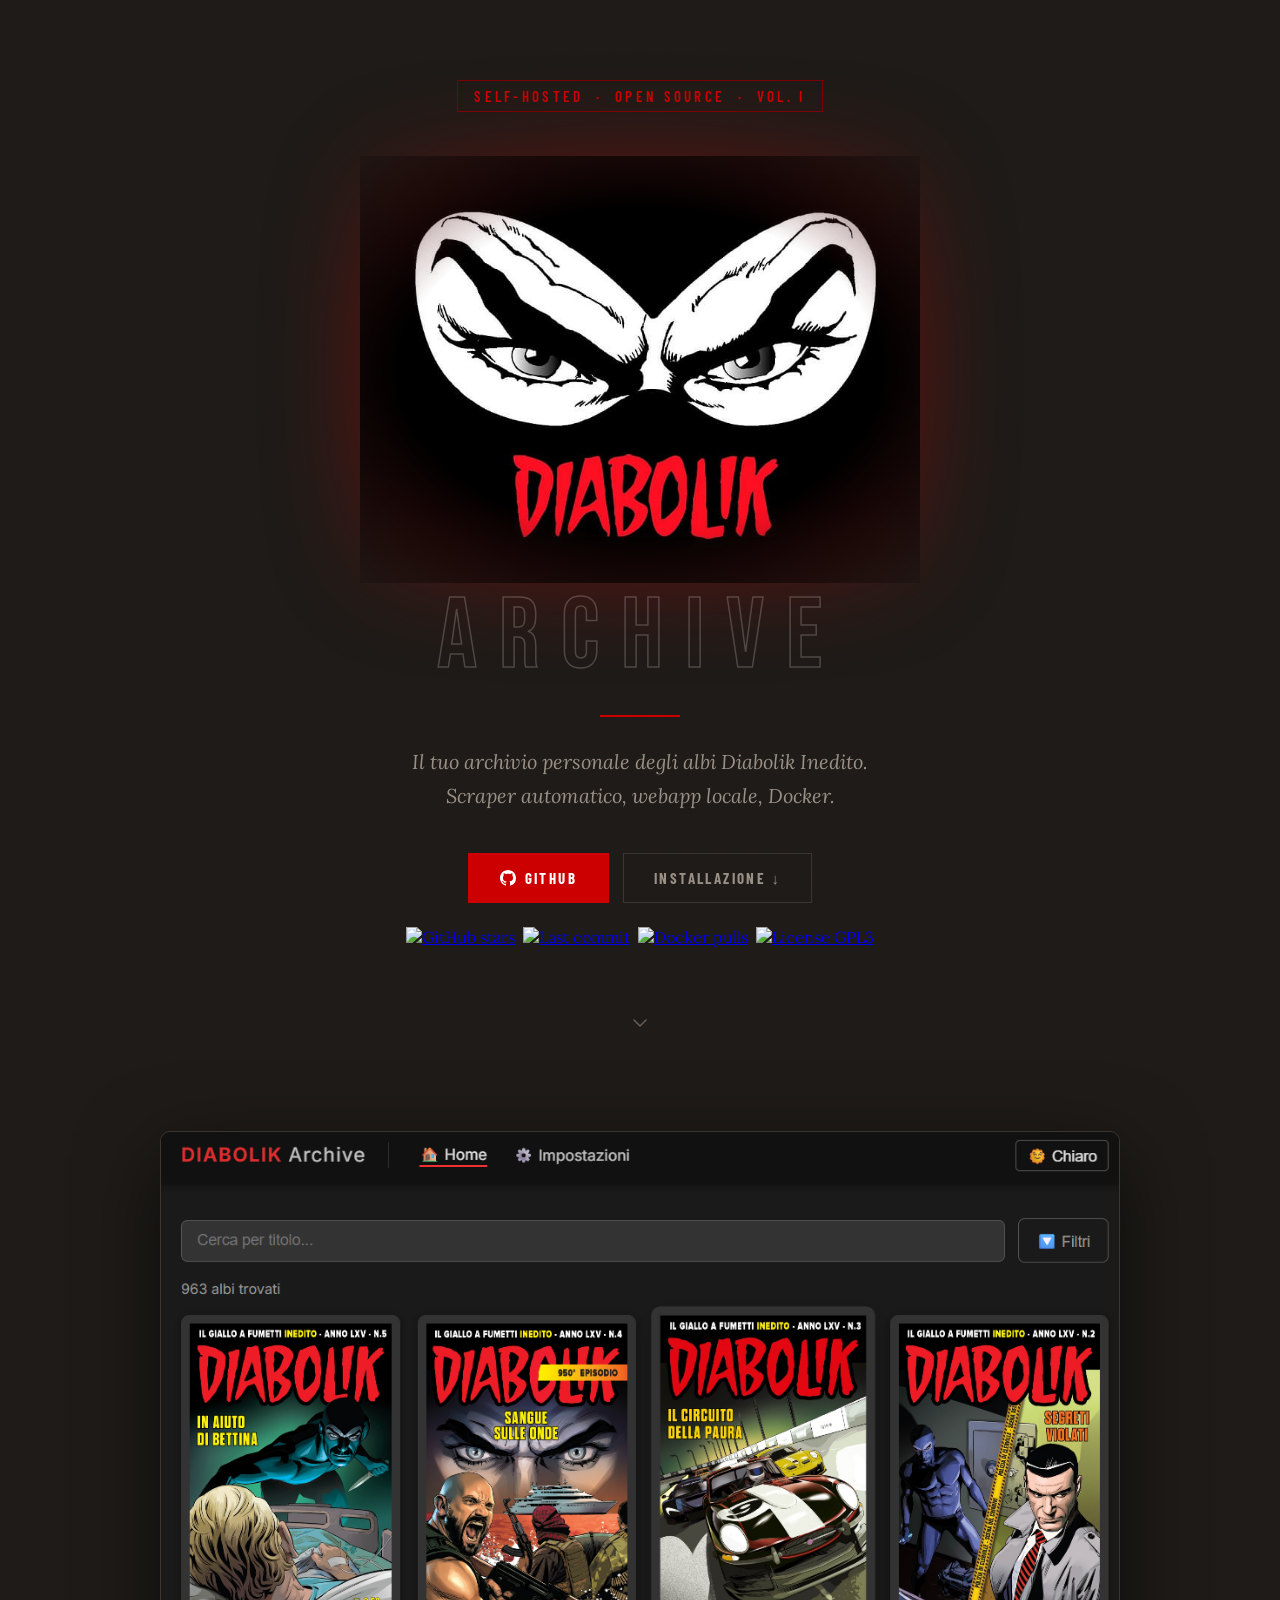
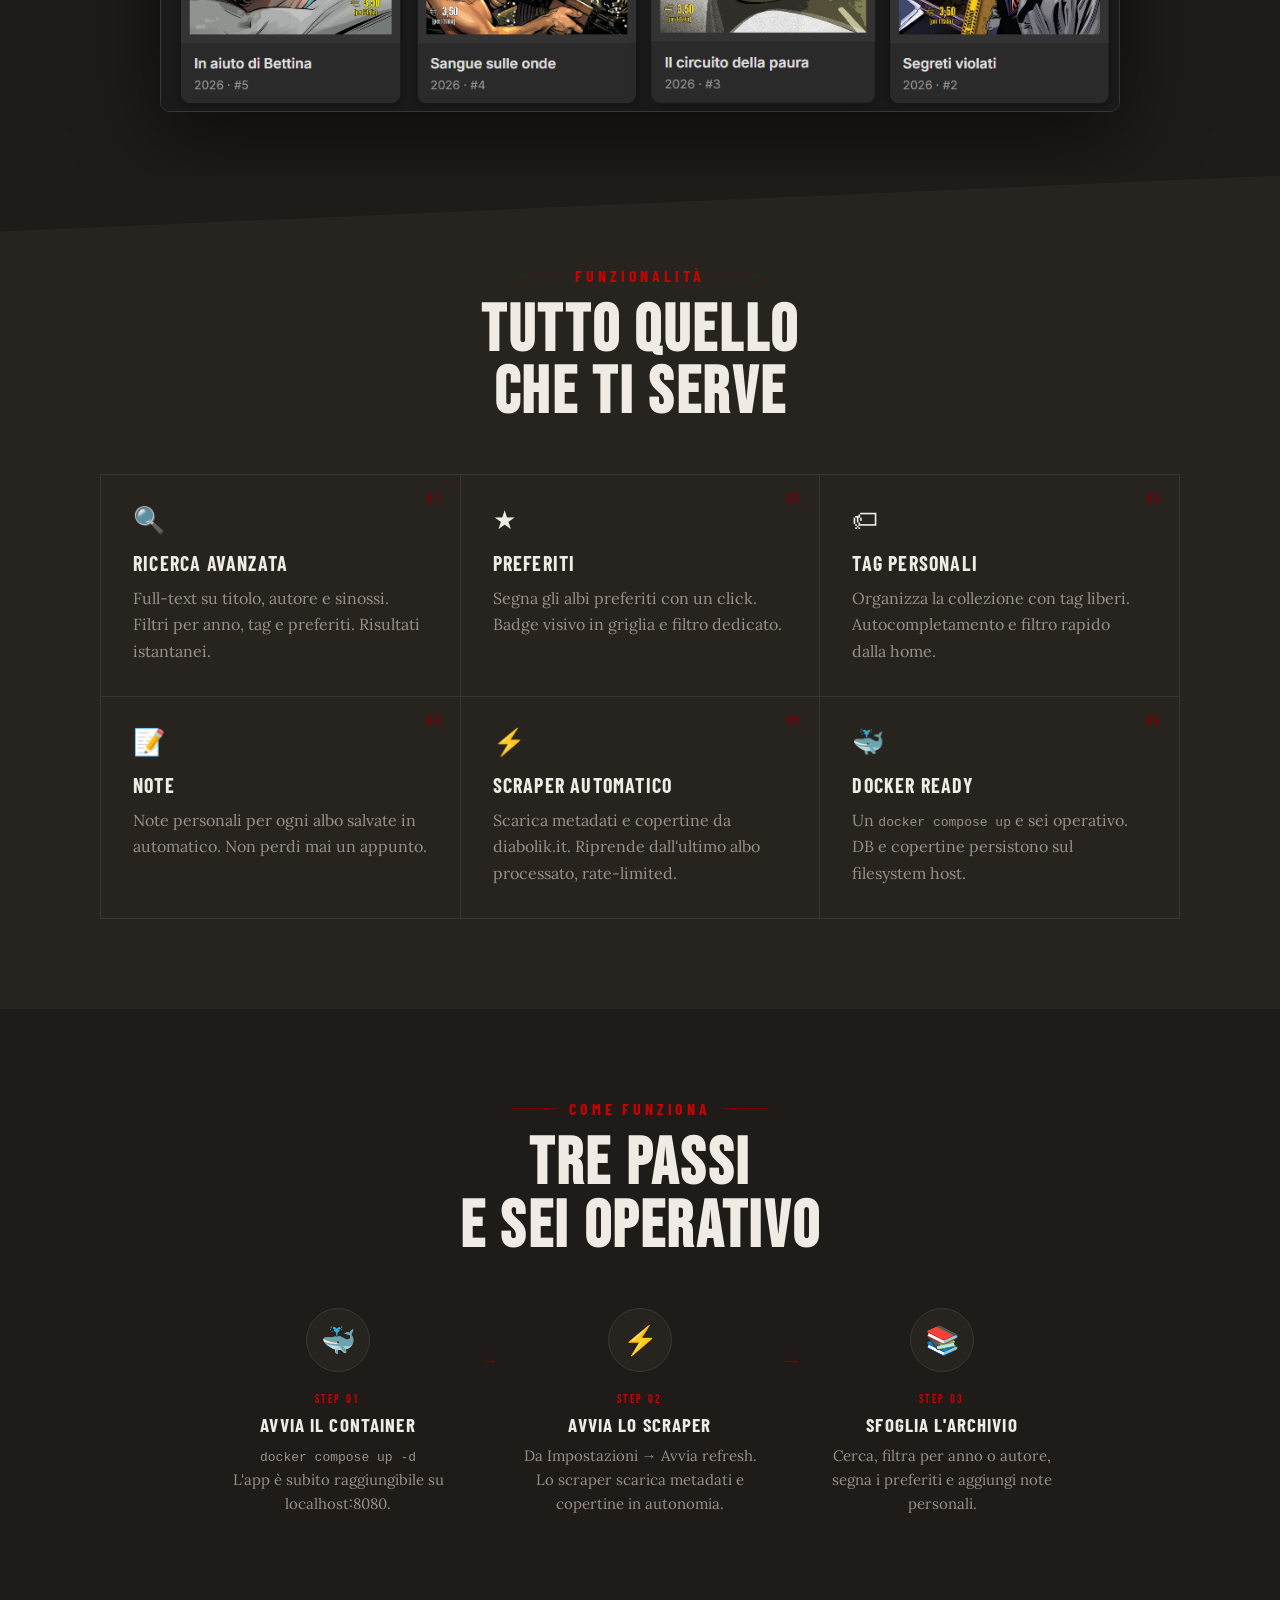
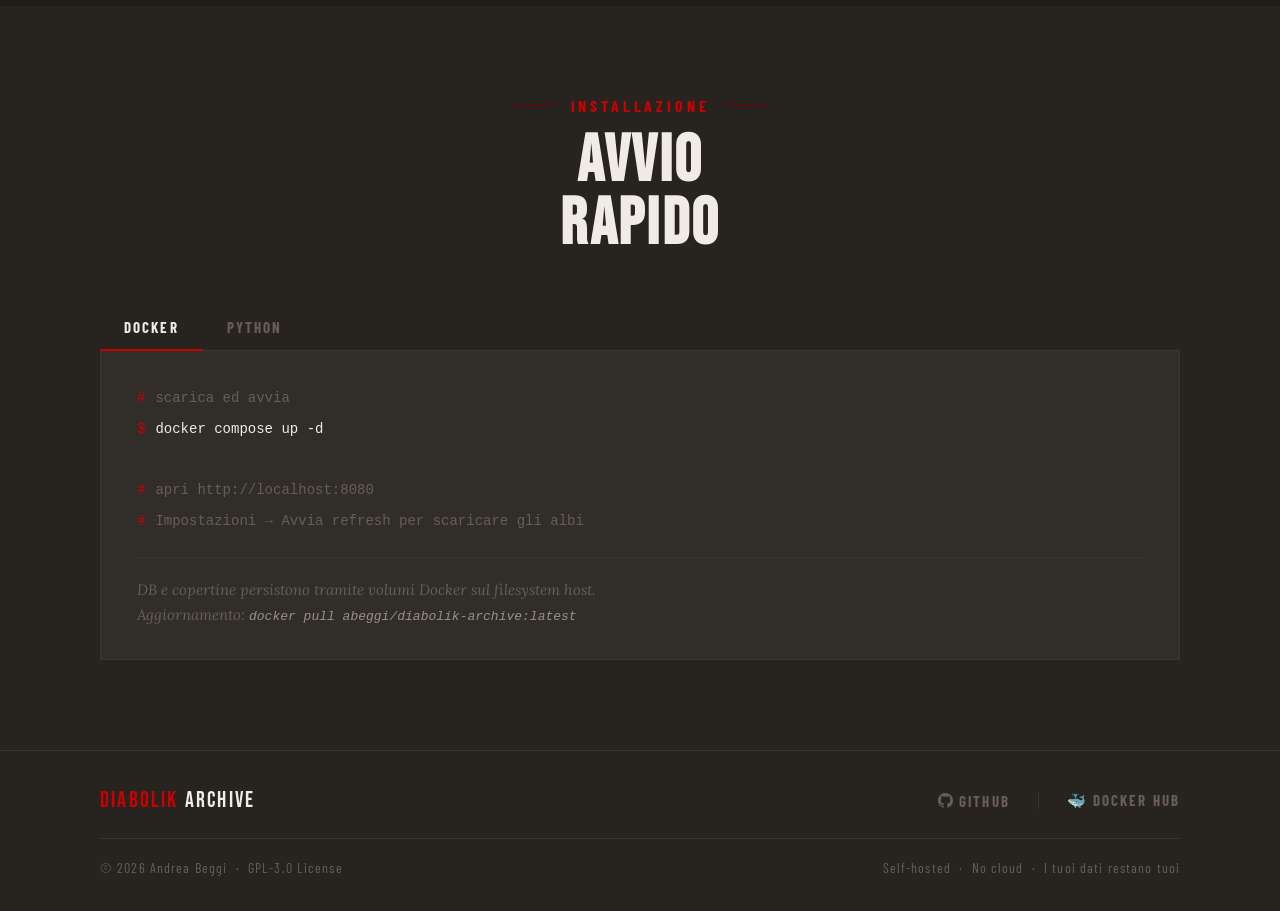
==== docs/index.html @ 90b08ef4 "Landing page: replace mockup placeholder with real webapp screenshot Co-Authored-By: Claude Sonnet 4" ====
<!DOCTYPE html>
<html lang="it">
<head>
    <meta charset="UTF-8">
    <meta name="viewport" content="width=device-width, initial-scale=1.0">
    <title>Diabolik Archive — Archivio personale degli albi Diabolik Inedito</title>
    <meta name="description" content="Archivio personale self-hosted degli albi Diabolik Inedito. Scraper automatico, ricerca avanzata, tag, preferiti e supporto Docker. Open source, gira sul tuo server.">
    <link rel="canonical" href="https://abeggi.github.io/diabolik/">

    <!-- Open Graph -->
    <meta property="og:type"        content="website">
    <meta property="og:url"         content="https://abeggi.github.io/diabolik/">
    <meta property="og:title"       content="Diabolik Archive — Archivio personale degli albi">
    <meta property="og:description" content="Archivio self-hosted degli albi Diabolik Inedito. Scraper automatico, webapp locale, Docker.">
    <meta property="og:image"       content="https://abeggi.github.io/diabolik/diabolik-title.jpg">

    <!-- Twitter -->
    <meta name="twitter:card"        content="summary_large_image">
    <meta name="twitter:title"       content="Diabolik Archive">
    <meta name="twitter:description" content="Archivio self-hosted degli albi Diabolik Inedito. Scraper automatico, webapp locale, Docker.">
    <meta name="twitter:image"       content="https://abeggi.github.io/diabolik/diabolik-title.jpg">

    <link rel="preconnect" href="https://fonts.googleapis.com">
    <link rel="preconnect" href="https://fonts.gstatic.com" crossorigin>
    <link href="https://fonts.googleapis.com/css2?family=Bebas+Neue&family=Barlow+Condensed:wght@400;500;600;700&family=Lora:ital,wght@0,400;0,600;1,400&display=swap" rel="stylesheet">
    <style>
        :root {
            --bg:       #1e1b18;
            --surface:  #272420;
            --surface2: #312d29;
            --red:      #cc0000;
            --red-dim:  #7a0006;
            --text:     #f0ebe4;
            --mid:      #9a9086;
            --dim:      #685e56;
            --border:   #3c3630;
        }

        *, *::before, *::after { box-sizing: border-box; margin: 0; padding: 0; }
        html { scroll-behavior: smooth; }

        body {
            background: var(--bg);
            color: var(--text);
            font-family: 'Lora', Georgia, serif;
            overflow-x: hidden;
            -webkit-font-smoothing: antialiased;
        }

        /* ── HERO ─────────────────────────────── */

        .hero {
            min-height: 100vh;
            display: flex;
            flex-direction: column;
            align-items: center;
            justify-content: center;
            text-align: center;
            position: relative;
            overflow: hidden;
            padding: 80px 40px 120px;
        }

        .hero::before {
            content: '';
            position: absolute;
            inset: 0;
            background-image: radial-gradient(circle, rgba(204,0,0,.08) 1px, transparent 1px);
            background-size: 32px 32px;
            pointer-events: none;
        }

        .hero-inner {
            display: flex;
            flex-direction: column;
            align-items: center;
            max-width: 820px;
            width: 100%;
            position: relative;
            z-index: 1;
        }

        .hero-eyebrow {
            font-family: 'Barlow Condensed', sans-serif;
            font-size: 15px;
            font-weight: 600;
            letter-spacing: .22em;
            text-transform: uppercase;
            color: var(--red);
            border: 1px solid var(--red-dim);
            padding: 6px 16px;
            margin-bottom: 44px;
            display: inline-block;
        }

        .hero-title-wrap {
            animation: fadeUp .7s ease both;
            filter: drop-shadow(0 0 48px rgba(204,0,0,.4));
        }

        .hero-title-img {
            display: block;
            width: min(560px, 90vw);
            margin: 0 auto;
            -webkit-mask-image: radial-gradient(ellipse 85% 75% at 50% 50%, black 50%, transparent 95%);
            mask-image: radial-gradient(ellipse 85% 75% at 50% 50%, black 50%, transparent 95%);
        }

        @keyframes fadeUp {
            from { opacity: 0; transform: translateY(20px); }
            to   { opacity: 1; transform: translateY(0); }
        }

        .hero-archive {
            font-family: 'Bebas Neue', sans-serif;
            font-size: clamp(48px, 9vw, 100px);
            letter-spacing: .22em;
            line-height: 1;
            color: transparent;
            -webkit-text-stroke: 1.5px rgba(240,235,228,.22);
            margin-top: 4px;
            animation: fadeUp .7s ease .12s both;
        }

        .hero-rule {
            width: 80px;
            height: 2px;
            background: var(--red);
            margin: 28px auto 0;
            transform: scaleX(0);
            transform-origin: center;
            animation: expandRule .8s cubic-bezier(.22,1,.36,1) .3s forwards;
        }

        @keyframes expandRule { to { transform: scaleX(1); } }

        .hero-sub {
            font-family: 'Lora', serif;
            font-style: italic;
            font-size: clamp(16px, 1.8vw, 20px);
            color: var(--mid);
            line-height: 1.7;
            margin-top: 28px;
            max-width: 500px;
            animation: fadeUp .7s ease .22s both;
        }

        .hero-actions {
            display: flex;
            gap: 14px;
            margin-top: 40px;
            flex-wrap: wrap;
            justify-content: center;
            animation: fadeUp .7s ease .32s both;
        }

        .btn {
            font-family: 'Barlow Condensed', sans-serif;
            font-size: 15px;
            font-weight: 700;
            letter-spacing: .16em;
            text-transform: uppercase;
            text-decoration: none;
            padding: 14px 30px;
            display: inline-flex;
            align-items: center;
            gap: 9px;
            transition: transform .15s, background .2s, border-color .2s, color .2s;
        }
        .btn:hover { transform: translateY(-2px); }

        .btn-red   { background: var(--red); color: #fff; border: 2px solid var(--red); }
        .btn-red:hover { background: #e00000; border-color: #e00000; }

        .btn-ghost { background: transparent; color: var(--mid); border: 1px solid var(--border); }
        .btn-ghost:hover { border-color: var(--dim); color: var(--text); }

        /* badges */
        .hero-badges {
            display: flex;
            gap: 8px;
            flex-wrap: wrap;
            justify-content: center;
            margin-top: 24px;
            animation: fadeUp .7s ease .42s both;
        }

        .hero-badges img {
            height: 20px;
            display: block;
        }

        /* scroll chevron */
        .hero-scroll {
            position: absolute;
            bottom: 32px;
            left: 50%;
            transform: translateX(-50%);
            display: flex;
            flex-direction: column;
            align-items: center;
            gap: 6px;
            z-index: 1;
            text-decoration: none;
        }

        .scroll-chevron {
            animation: chevronBounce 2s ease-in-out infinite;
        }

        @keyframes chevronBounce {
            0%, 100% { transform: translateY(0); opacity: .5; }
            50%       { transform: translateY(6px); opacity: 1; }
        }

        /* ── SCREENSHOT MOCKUP ────────────────── */

        .mockup-wrap {
            width: 100%;
            background: var(--bg);
            padding: 64px 40px;
            display: flex;
            justify-content: center;
        }

        /* replace the div below with <img src="screenshot.png" alt="Screenshot webapp"> */
        .mockup {
            width: 100%;
            max-width: 960px;
            aspect-ratio: 16 / 9;
            background: var(--surface);
            border: 1px solid var(--border);
            border-radius: 10px;
            box-shadow: 0 24px 80px rgba(0,0,0,.55), 0 0 0 1px var(--border);
            display: flex;
            flex-direction: column;
            overflow: hidden;
        }

        .mockup-bar {
            height: 36px;
            background: var(--surface2);
            border-bottom: 1px solid var(--border);
            display: flex;
            align-items: center;
            padding: 0 14px;
            gap: 8px;
            flex-shrink: 0;
        }

        .mockup-dot {
            width: 11px;
            height: 11px;
            border-radius: 50%;
            background: var(--border);
        }

        .mockup-url {
            flex: 1;
            height: 20px;
            background: var(--bg);
            border-radius: 4px;
            margin: 0 8px;
        }

        .mockup-body {
            flex: 1;
            display: flex;
            align-items: center;
            justify-content: center;
            flex-direction: column;
            gap: 12px;
            color: var(--dim);
        }

        .mockup-body-icon {
            font-size: 32px;
            opacity: .4;
        }

        .mockup-body-label {
            font-family: 'Barlow Condensed', sans-serif;
            font-size: 14px;
            letter-spacing: .18em;
            text-transform: uppercase;
            color: var(--dim);
        }

        /* ── SECTIONS ─────────────────────────── */

        section { padding: 90px 40px; }

        .inner { max-width: 1080px; margin: 0 auto; }

        .s-label {
            font-family: 'Barlow Condensed', sans-serif;
            font-size: 16px;
            font-weight: 700;
            letter-spacing: .24em;
            text-transform: uppercase;
            color: var(--red);
            display: flex;
            align-items: center;
            justify-content: center;
            gap: 14px;
            margin-bottom: 16px;
        }

        .s-label::before,
        .s-label::after {
            content: '';
            width: 44px;
            height: 1px;
            background: var(--red-dim);
        }

        .s-heading {
            font-family: 'Bebas Neue', sans-serif;
            font-size: clamp(40px, 6vw, 66px);
            letter-spacing: .04em;
            line-height: .95;
            margin-bottom: 48px;
            text-align: center;
        }

        /* ── FEATURES ─────────────────────────── */

        .features { background: var(--surface); position: relative; }

        .features::before {
            content: '';
            position: absolute;
            top: 0; left: 0; right: 0;
            height: 56px;
            background: var(--bg);
            clip-path: polygon(0 0, 100% 0, 100% 0, 0 100%);
        }

        .grid {
            display: grid;
            grid-template-columns: repeat(auto-fill, minmax(300px, 1fr));
            gap: 1px;
            background: var(--border);
            border: 1px solid var(--border);
        }

        .card {
            background: var(--surface);
            padding: 32px;
            position: relative;
            transition: background .2s;
        }

        .card:hover { background: var(--surface2); }

        .card-num {
            font-family: 'Bebas Neue', sans-serif;
            font-size: 13px;
            letter-spacing: .16em;
            color: var(--red-dim);
            position: absolute;
            top: 16px;
            right: 18px;
        }

        .card-icon {
            font-size: 26px;
            margin-bottom: 18px;
            display: block;
            line-height: 1;
        }

        .card-name {
            font-family: 'Barlow Condensed', sans-serif;
            font-size: 20px;
            font-weight: 700;
            letter-spacing: .06em;
            text-transform: uppercase;
            color: var(--text);
            margin-bottom: 10px;
        }

        .card-desc {
            font-size: 16px;
            color: var(--mid);
            line-height: 1.65;
        }

        /* ── WORKFLOW ─────────────────────────── */

        .workflow { background: var(--bg); }

        .steps {
            display: flex;
            align-items: flex-start;
            justify-content: center;
            gap: 0;
        }

        .step {
            flex: 1;
            max-width: 280px;
            text-align: center;
            padding: 0 16px;
        }

        .step-icon {
            width: 64px;
            height: 64px;
            border-radius: 50%;
            background: var(--surface);
            border: 1px solid var(--border);
            display: flex;
            align-items: center;
            justify-content: center;
            font-size: 28px;
            margin: 0 auto 20px;
        }

        .step-num {
            font-family: 'Bebas Neue', sans-serif;
            font-size: 12px;
            letter-spacing: .2em;
            color: var(--red);
            display: block;
            margin-bottom: 6px;
        }

        .step-title {
            font-family: 'Barlow Condensed', sans-serif;
            font-size: 19px;
            font-weight: 700;
            letter-spacing: .06em;
            text-transform: uppercase;
            color: var(--text);
            margin-bottom: 8px;
        }

        .step-desc {
            font-size: 15px;
            color: var(--mid);
            line-height: 1.6;
        }

        .step-arrow {
            flex-shrink: 0;
            padding-top: 20px;
            color: var(--red-dim);
            font-size: 22px;
            line-height: 64px;
            margin-top: 0;
            user-select: none;
        }

        @media (max-width: 680px) {
            .steps {
                flex-direction: column;
                align-items: center;
                gap: 8px;
            }
            .step { max-width: 100%; padding: 0; }
            .step-arrow {
                transform: rotate(90deg);
                line-height: 1;
                padding-top: 0;
            }
        }

        /* ── SETUP ────────────────────────────── */

        .setup { background: var(--surface); }

        .tabs {
            display: flex;
            border-bottom: 1px solid var(--border);
        }

        .tab-btn {
            font-family: 'Barlow Condensed', sans-serif;
            font-size: 15px;
            font-weight: 700;
            letter-spacing: .14em;
            text-transform: uppercase;
            padding: 13px 24px;
            color: var(--dim);
            border: none;
            background: none;
            cursor: pointer;
            border-bottom: 2px solid transparent;
            margin-bottom: -1px;
            transition: color .2s;
        }

        .tab-btn.on { color: var(--text); border-bottom-color: var(--red); }
        .tab-btn:hover:not(.on) { color: var(--mid); }

        .tab-panel {
            display: none;
            background: var(--surface2);
            border: 1px solid var(--border);
            border-top: none;
            padding: 32px 36px;
        }
        .tab-panel.on { display: block; }

        .code {
            font-family: 'Courier New', Courier, monospace;
            font-size: 14px;
            line-height: 2.2;
        }

        .code .p { color: var(--red); user-select: none; margin-right: 10px; }
        .code .c { color: var(--dim); }
        .code .k { color: var(--text); }

        .setup-note {
            font-style: italic;
            font-size: 15px;
            color: var(--dim);
            margin-top: 20px;
            padding-top: 20px;
            border-top: 1px solid var(--border);
            line-height: 1.65;
        }

        .setup-note code {
            font-family: 'Courier New', Courier, monospace;
            font-size: 13px;
            color: var(--mid);
        }

        /* ── FOOTER ───────────────────────────── */

        footer {
            background: var(--surface);
            border-top: 1px solid var(--border);
            padding: 36px 40px;
        }

        .footer-inner {
            max-width: 1080px;
            margin: 0 auto;
        }

        .footer-top {
            display: flex;
            justify-content: space-between;
            align-items: center;
            flex-wrap: wrap;
            gap: 20px;
            padding-bottom: 24px;
            border-bottom: 1px solid var(--border);
            margin-bottom: 20px;
        }

        .footer-logo {
            font-family: 'Bebas Neue', sans-serif;
            font-size: 22px;
            letter-spacing: .1em;
        }
        .footer-logo em { color: var(--red); font-style: normal; }

        .footer-links {
            display: flex;
            gap: 28px;
            flex-wrap: wrap;
        }

        .footer-links a {
            font-family: 'Barlow Condensed', sans-serif;
            font-size: 15px;
            font-weight: 700;
            letter-spacing: .14em;
            text-transform: uppercase;
            color: var(--dim);
            text-decoration: none;
            transition: color .2s;
            display: inline-flex;
            align-items: center;
            gap: 6px;
        }
        .footer-links a:hover { color: var(--red); }

        .footer-sep {
            width: 1px;
            height: 16px;
            background: var(--border);
            align-self: center;
        }

        .footer-bottom {
            display: flex;
            justify-content: space-between;
            align-items: center;
            flex-wrap: wrap;
            gap: 12px;
        }

        .footer-copy {
            font-family: 'Barlow Condensed', sans-serif;
            font-size: 14px;
            letter-spacing: .08em;
            color: var(--dim);
        }

        .footer-copy a {
            color: var(--dim);
            text-decoration: none;
        }
        .footer-copy a:hover { color: var(--red); }

        /* ── REVEAL ───────────────────────────── */

        .reveal {
            opacity: 0;
            transform: translateY(24px);
            transition: opacity .6s ease, transform .6s ease;
        }
        .reveal.shown { opacity: 1; transform: none; }
        .reveal:nth-child(2) { transition-delay: .08s; }
        .reveal:nth-child(3) { transition-delay: .16s; }
        .reveal:nth-child(4) { transition-delay: .24s; }
        .reveal:nth-child(5) { transition-delay: .32s; }
        .reveal:nth-child(6) { transition-delay: .40s; }

        /* ── RESPONSIVE ───────────────────────── */

        @media (max-width: 600px) {
            section { padding: 70px 24px; }
            .mockup-wrap { padding: 48px 20px; }
            footer { padding: 28px 24px; }
            .footer-top { flex-direction: column; align-items: flex-start; }
            .footer-bottom { flex-direction: column; align-items: flex-start; }
            .tab-panel { padding: 24px 20px; }
            .code { font-size: 13px; }
            .hero { padding: 60px 24px 100px; }
        }
    </style>
</head>
<body>

<!-- HERO -->
<section class="hero">
    <div class="hero-inner">
        <span class="hero-eyebrow">Self-hosted &nbsp;·&nbsp; Open Source &nbsp;·&nbsp; Vol. I</span>

        <div class="hero-title-wrap">
            <img class="hero-title-img" src="diabolik-title.jpg" alt="Diabolik">
        </div>

        <div class="hero-archive">Archive</div>

        <div class="hero-rule"></div>

        <p class="hero-sub">
            Il tuo archivio personale degli albi <em>Diabolik Inedito</em>.<br>
            Scraper automatico, webapp locale, Docker.
        </p>

        <div class="hero-actions">
            <a href="https://github.com/abeggi/diabolik" class="btn btn-red" target="_blank" rel="noopener noreferrer">
                <svg width="16" height="16" viewBox="0 0 24 24" fill="currentColor" aria-hidden="true"><path d="M12 0C5.37 0 0 5.37 0 12c0 5.31 3.435 9.795 8.205 11.385.6.105.825-.255.825-.57 0-.285-.015-1.23-.015-2.235-3.015.555-3.795-.735-4.035-1.41-.135-.345-.72-1.41-1.23-1.695-.42-.225-1.02-.78-.015-.795.945-.015 1.62.87 1.845 1.23 1.08 1.815 2.805 1.305 3.495.99.105-.78.42-1.305.765-1.605-2.67-.3-5.46-1.335-5.46-5.925 0-1.305.465-2.385 1.23-3.225-.12-.3-.54-1.53.12-3.18 0 0 1.005-.315 3.3 1.23.96-.27 1.98-.405 3-.405s2.04.135 3 .405c2.295-1.56 3.3-1.23 3.3-1.23.66 1.65.24 2.88.12 3.18.765.84 1.23 1.905 1.23 3.225 0 4.605-2.805 5.625-5.475 5.925.435.375.81 1.095.81 2.22 0 1.605-.015 2.895-.015 3.3 0 .315.225.69.825.57A12.02 12.02 0 0024 12c0-6.63-5.37-12-12-12z"/></svg>
                GitHub
            </a>
            <a href="#setup" class="btn btn-ghost">Installazione ↓</a>
        </div>

        <div class="hero-badges">
            <a href="https://github.com/abeggi/diabolik/stargazers" target="_blank" rel="noopener noreferrer">
                <img src="https://img.shields.io/github/stars/abeggi/diabolik?style=flat-square&color=cc0000&labelColor=272420&label=stars" alt="GitHub stars">
            </a>
            <a href="https://github.com/abeggi/diabolik/commits" target="_blank" rel="noopener noreferrer">
                <img src="https://img.shields.io/github/last-commit/abeggi/diabolik?style=flat-square&color=685e56&labelColor=272420" alt="Last commit">
            </a>
            <a href="https://hub.docker.com/r/abeggi/diabolik-archive" target="_blank" rel="noopener noreferrer">
                <img src="https://img.shields.io/docker/pulls/abeggi/diabolik-archive?style=flat-square&color=685e56&labelColor=272420&label=docker%20pulls" alt="Docker pulls">
            </a>
            <a href="https://github.com/abeggi/diabolik/blob/main/LICENSE" target="_blank" rel="noopener noreferrer">
                <img src="https://img.shields.io/badge/license-GPL3-685e56?style=flat-square&labelColor=272420" alt="License GPL3">
            </a>
        </div>
    </div>

    <a href="#mockup" class="hero-scroll" aria-label="Scorri in basso">
        <svg class="scroll-chevron" width="24" height="24" viewBox="0 0 24 24" fill="none" stroke="var(--dim)" stroke-width="1.5" stroke-linecap="round" stroke-linejoin="round" aria-hidden="true">
            <polyline points="6 9 12 15 18 9"/>
        </svg>
    </a>
</section>

<!-- SCREENSHOT MOCKUP -->
<div class="mockup-wrap" id="mockup">
    <img src="screenshot.png" alt="Screenshot webapp Diabolik Archive" style="width:100%;max-width:960px;border-radius:10px;border:1px solid var(--border);box-shadow:0 24px 80px rgba(0,0,0,.55);display:block">
</div>

<!-- FEATURES -->
<section class="features">
    <div class="inner">
        <div class="s-label">Funzionalità</div>
        <h2 class="s-heading">TUTTO QUELLO<br>CHE TI SERVE</h2>

        <div class="grid">
            <div class="card reveal">
                <span class="card-num">01</span>
                <span class="card-icon">🔍</span>
                <div class="card-name">Ricerca avanzata</div>
                <p class="card-desc">Full-text su titolo, autore e sinossi. Filtri per anno, tag e preferiti. Risultati istantanei.</p>
            </div>
            <div class="card reveal">
                <span class="card-num">02</span>
                <span class="card-icon">★</span>
                <div class="card-name">Preferiti</div>
                <p class="card-desc">Segna gli albi preferiti con un click. Badge visivo in griglia e filtro dedicato.</p>
            </div>
            <div class="card reveal">
                <span class="card-num">03</span>
                <span class="card-icon">🏷</span>
                <div class="card-name">Tag personali</div>
                <p class="card-desc">Organizza la collezione con tag liberi. Autocompletamento e filtro rapido dalla home.</p>
            </div>
            <div class="card reveal">
                <span class="card-num">04</span>
                <span class="card-icon">📝</span>
                <div class="card-name">Note</div>
                <p class="card-desc">Note personali per ogni albo salvate in automatico. Non perdi mai un appunto.</p>
            </div>
            <div class="card reveal">
                <span class="card-num">05</span>
                <span class="card-icon">⚡</span>
                <div class="card-name">Scraper automatico</div>
                <p class="card-desc">Scarica metadati e copertine da diabolik.it. Riprende dall'ultimo albo processato, rate-limited.</p>
            </div>
            <div class="card reveal">
                <span class="card-num">06</span>
                <span class="card-icon">🐳</span>
                <div class="card-name">Docker ready</div>
                <p class="card-desc">Un <code style="font-size:13px;color:var(--mid)">docker compose up</code> e sei operativo. DB e copertine persistono sul filesystem host.</p>
            </div>
        </div>
    </div>
</section>

<!-- WORKFLOW -->
<section class="workflow">
    <div class="inner">
        <div class="s-label">Come funziona</div>
        <h2 class="s-heading">TRE PASSI<br>E SEI OPERATIVO</h2>

        <div class="steps">
            <div class="step reveal">
                <div class="step-icon">🐳</div>
                <span class="step-num">Step 01</span>
                <div class="step-title">Avvia il container</div>
                <p class="step-desc"><code style="font-size:13px;color:var(--mid)">docker compose up -d</code><br>L'app è subito raggiungibile su localhost:8080.</p>
            </div>

            <div class="step-arrow reveal" aria-hidden="true">→</div>

            <div class="step reveal">
                <div class="step-icon">⚡</div>
                <span class="step-num">Step 02</span>
                <div class="step-title">Avvia lo scraper</div>
                <p class="step-desc">Da Impostazioni → Avvia refresh. Lo scraper scarica metadati e copertine in autonomia.</p>
            </div>

            <div class="step-arrow reveal" aria-hidden="true">→</div>

            <div class="step reveal">
                <div class="step-icon">📚</div>
                <span class="step-num">Step 03</span>
                <div class="step-title">Sfoglia l'archivio</div>
                <p class="step-desc">Cerca, filtra per anno o autore, segna i preferiti e aggiungi note personali.</p>
            </div>
        </div>
    </div>
</section>

<!-- SETUP -->
<section class="setup" id="setup">
    <div class="inner">
        <div class="s-label">Installazione</div>
        <h2 class="s-heading">AVVIO<br>RAPIDO</h2>

        <div class="tabs">
            <button class="tab-btn on" onclick="switchTab('docker')">Docker</button>
            <button class="tab-btn"    onclick="switchTab('python')">Python</button>
        </div>

        <div class="tab-panel on" id="tab-docker">
            <div class="code">
                <div><span class="p">#</span><span class="c">scarica ed avvia</span></div>
                <div><span class="p">$</span><span class="k">docker compose up -d</span></div>
                <div>&nbsp;</div>
                <div><span class="p">#</span><span class="c">apri http://localhost:8080</span></div>
                <div><span class="p">#</span><span class="c">Impostazioni → Avvia refresh per scaricare gli albi</span></div>
            </div>
            <p class="setup-note">
                DB e copertine persistono tramite volumi Docker sul filesystem host.<br>
                Aggiornamento: <code>docker pull abeggi/diabolik-archive:latest</code>
            </p>
        </div>

        <div class="tab-panel" id="tab-python">
            <div class="code">
                <div><span class="p">$</span><span class="k">git clone https://github.com/abeggi/diabolik</span></div>
                <div><span class="p">$</span><span class="k">cd diabolik</span></div>
                <div><span class="p">$</span><span class="k">python3 -m venv .venv &amp;&amp; .venv/bin/pip install -r requirements.txt</span></div>
                <div>&nbsp;</div>
                <div><span class="p">#</span><span class="c">avvia webapp</span></div>
                <div><span class="p">$</span><span class="k">cd diabolik-archive/webapp &amp;&amp; ../.venv/bin/python main.py</span></div>
                <div>&nbsp;</div>
                <div><span class="p">#</span><span class="c">scarica gli albi (separatamente)</span></div>
                <div><span class="p">$</span><span class="k">cd diabolik-archive &amp;&amp; ../.venv/bin/python scraper.py</span></div>
            </div>
            <p class="setup-note">Python 3.10+ richiesto.</p>
        </div>
    </div>
</section>

<!-- FOOTER -->
<footer>
    <div class="footer-inner">
        <div class="footer-top">
            <div class="footer-logo"><em>DIABOLIK</em> ARCHIVE</div>
            <div class="footer-links">
                <a href="https://github.com/abeggi/diabolik" target="_blank" rel="noopener noreferrer">
                    <svg width="15" height="15" viewBox="0 0 24 24" fill="currentColor" aria-hidden="true"><path d="M12 0C5.37 0 0 5.37 0 12c0 5.31 3.435 9.795 8.205 11.385.6.105.825-.255.825-.57 0-.285-.015-1.23-.015-2.235-3.015.555-3.795-.735-4.035-1.41-.135-.345-.72-1.41-1.23-1.695-.42-.225-1.02-.78-.015-.795.945-.015 1.62.87 1.845 1.23 1.08 1.815 2.805 1.305 3.495.99.105-.78.42-1.305.765-1.605-2.67-.3-5.46-1.335-5.46-5.925 0-1.305.465-2.385 1.23-3.225-.12-.3-.54-1.53.12-3.18 0 0 1.005-.315 3.3 1.23.96-.27 1.98-.405 3-.405s2.04.135 3 .405c2.295-1.56 3.3-1.23 3.3-1.23.66 1.65.24 2.88.12 3.18.765.84 1.23 1.905 1.23 3.225 0 4.605-2.805 5.625-5.475 5.925.435.375.81 1.095.81 2.22 0 1.605-.015 2.895-.015 3.3 0 .315.225.69.825.57A12.02 12.02 0 0024 12c0-6.63-5.37-12-12-12z"/></svg>
                    GitHub
                </a>
                <div class="footer-sep" aria-hidden="true"></div>
                <a href="https://hub.docker.com/r/abeggi/diabolik-archive" target="_blank" rel="noopener noreferrer">
                    🐳 Docker Hub
                </a>
            </div>
        </div>
        <div class="footer-bottom">
            <div class="footer-copy">
                &copy; <span id="footer-year"></span> Andrea Beggi &nbsp;·&nbsp;
                <a href="https://github.com/abeggi/diabolik/blob/main/LICENSE" target="_blank" rel="noopener noreferrer">GPL-3.0 License</a>
            </div>
            <div class="footer-copy">Self-hosted &nbsp;·&nbsp; No cloud &nbsp;·&nbsp; I tuoi dati restano tuoi</div>
        </div>
    </div>
</footer>

<script>
    document.getElementById('footer-year').textContent = new Date().getFullYear();

    function switchTab(name) {
        document.querySelectorAll('.tab-btn').forEach(function(btn, i) {
            btn.classList.toggle('on', (name === 'docker' && i === 0) || (name === 'python' && i === 1));
        });
        document.getElementById('tab-docker').classList.toggle('on', name === 'docker');
        document.getElementById('tab-python').classList.toggle('on', name === 'python');
    }

    var io = new IntersectionObserver(function(entries) {
        entries.forEach(function(e) { if (e.isIntersecting) e.target.classList.add('shown'); });
    }, { threshold: 0.1 });

    document.querySelectorAll('.reveal').forEach(function(el) { io.observe(el); });
</script>

</body>
</html>
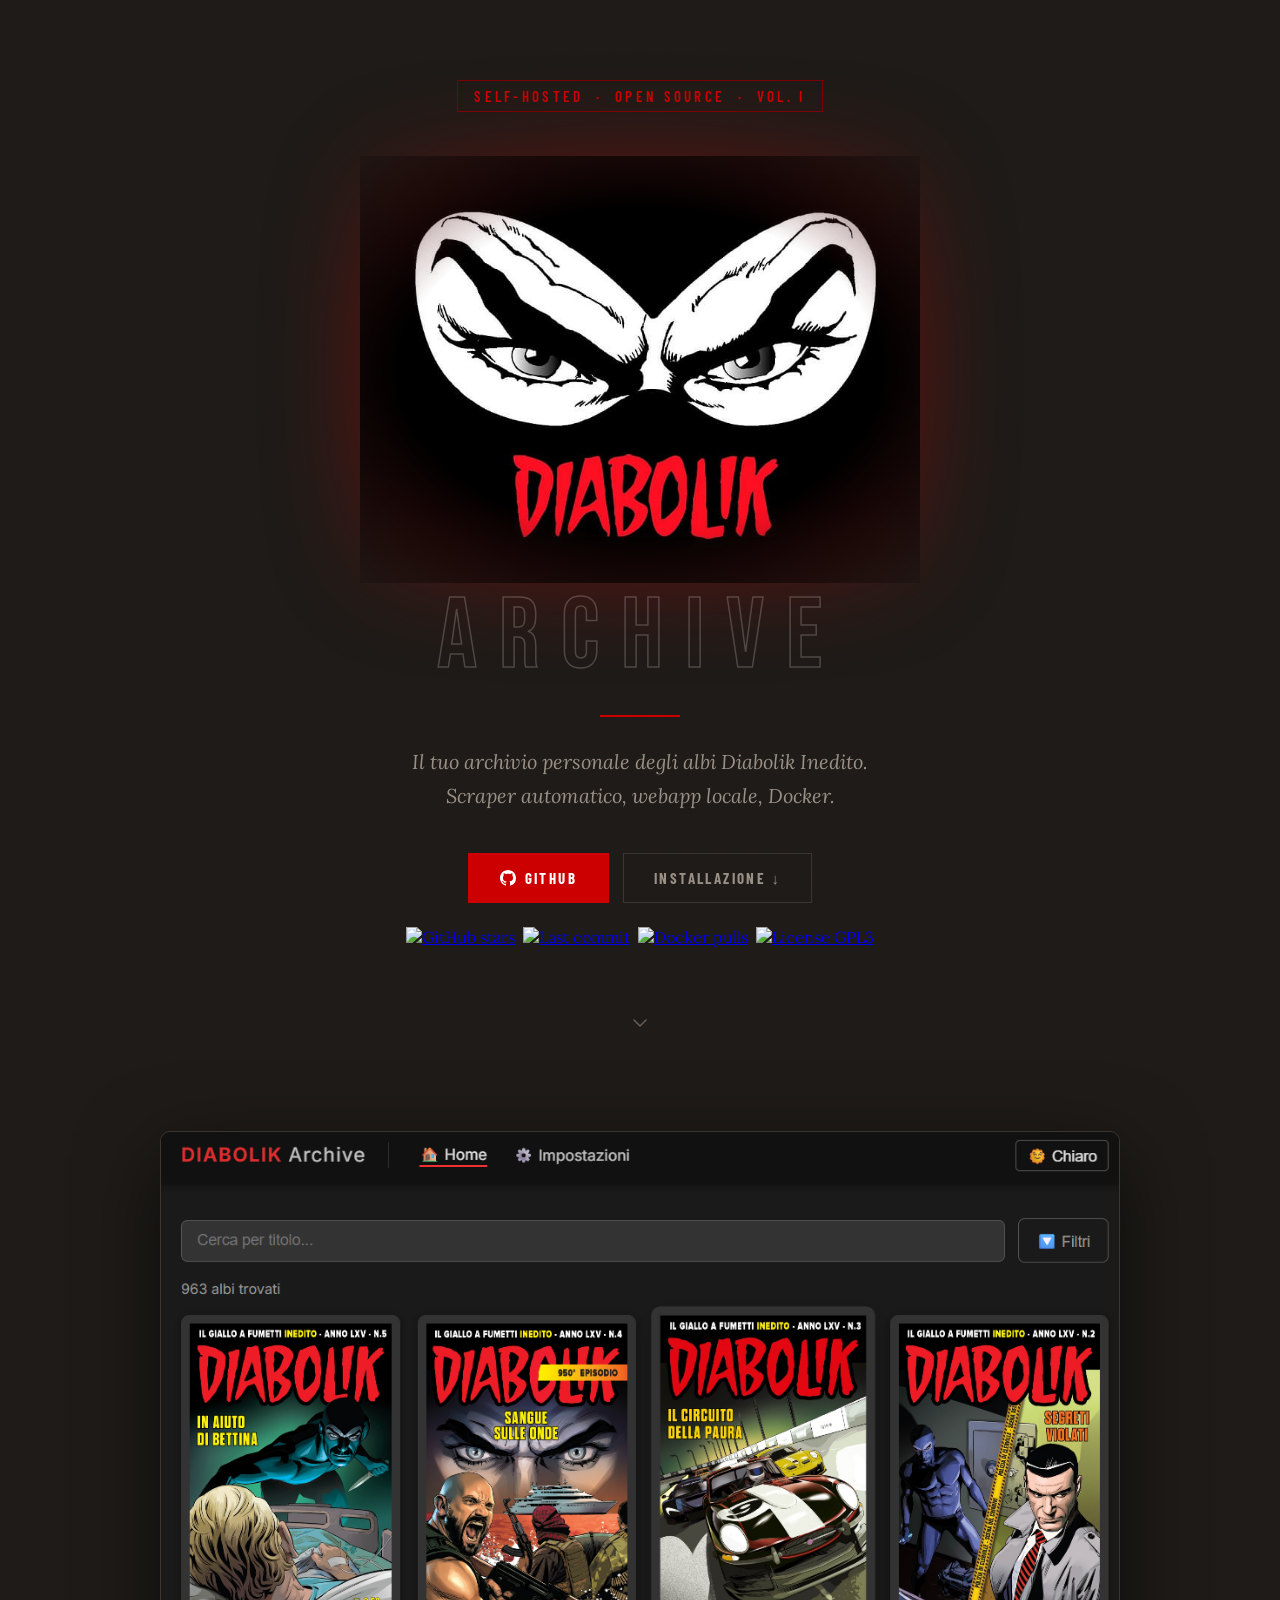
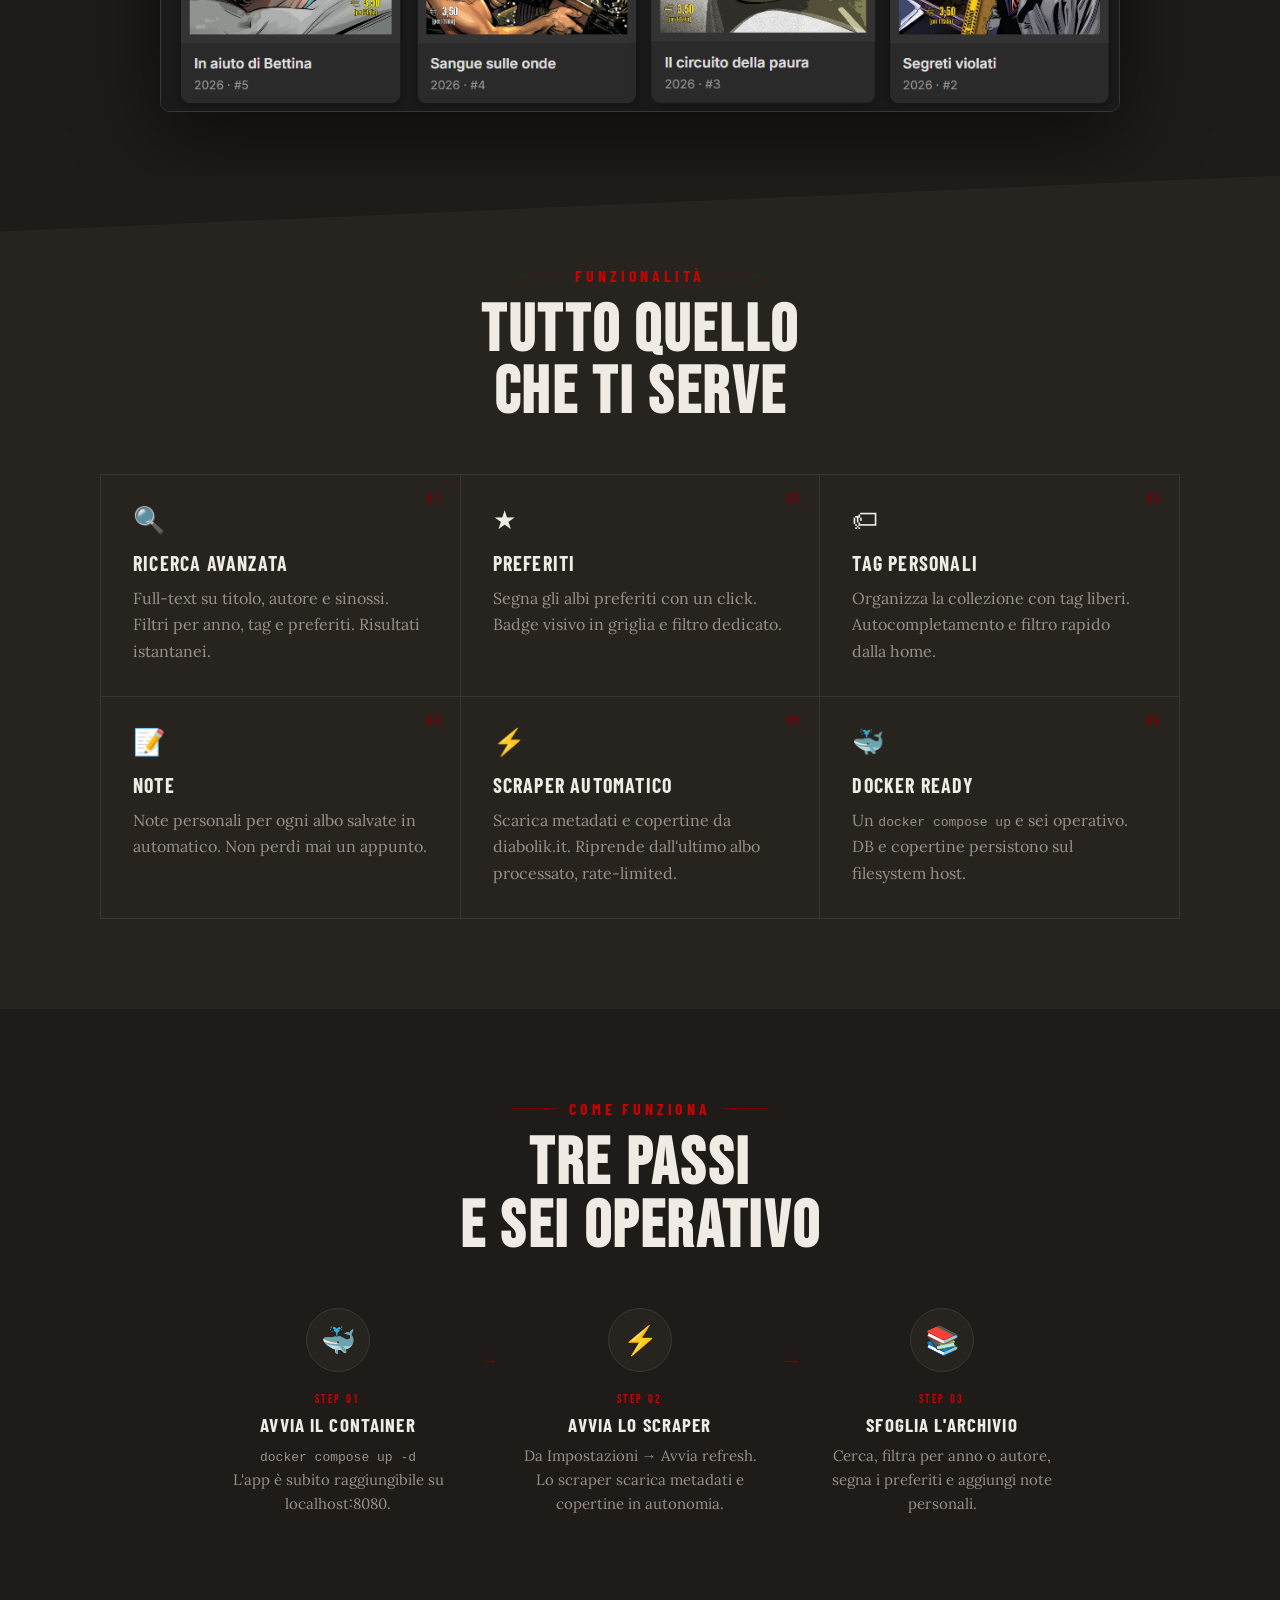
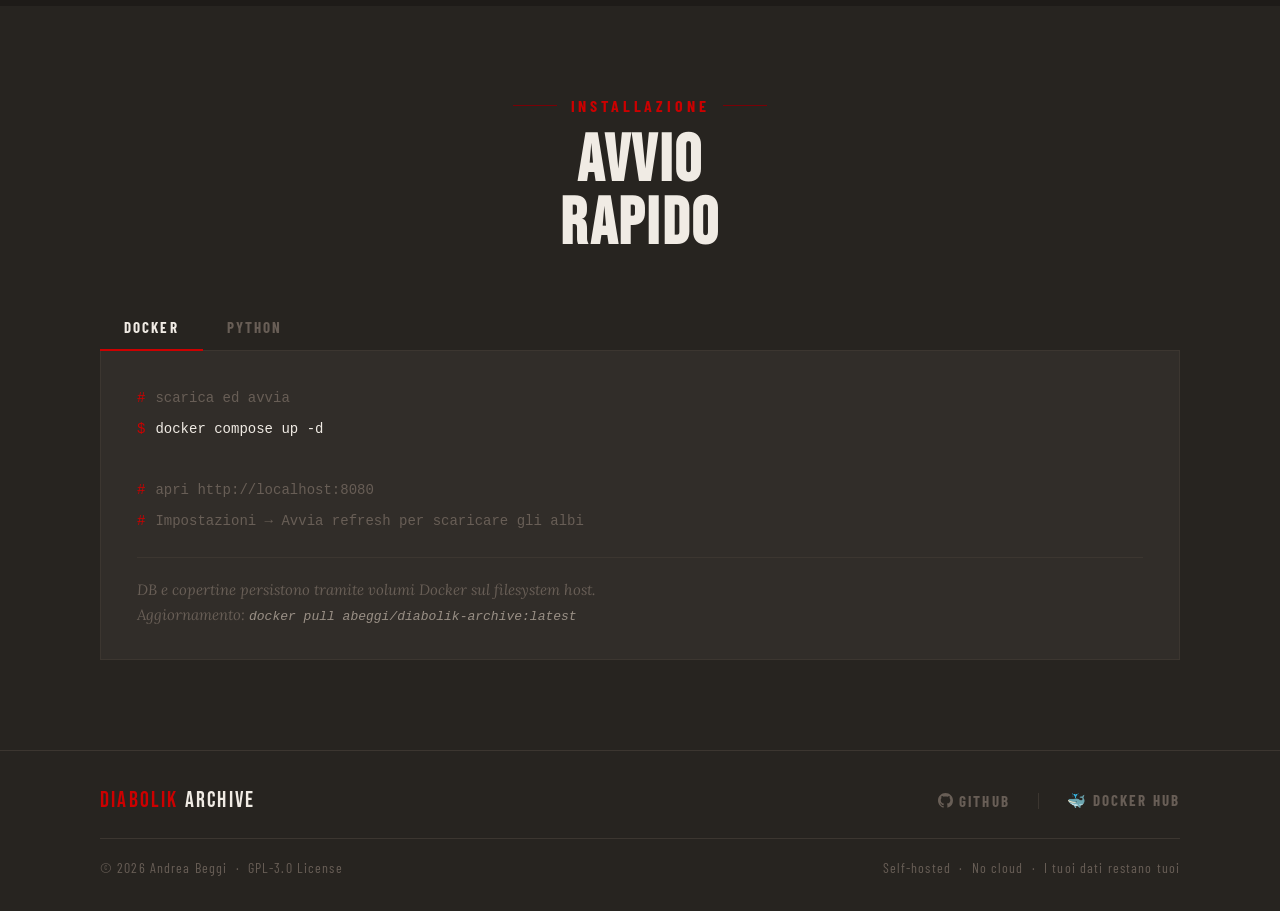
==== commit 29ada19b: "Landing page: static year 2026 in footer Co-Authored-By: Claude Sonnet 4.6 <noreply@anthropic.com>" ====
--- a/docs/index.html
+++ b/docs/index.html
@@ -806,13 +806,13 @@
                 <div><span class="p">$</span><span class="k">cd diabolik</span></div>
                 <div><span class="p">$</span><span class="k">python3 -m venv .venv &amp;&amp; .venv/bin/pip install -r requirements.txt</span></div>
                 <div>&nbsp;</div>
-                <div><span class="p">#</span><span class="c">avvia webapp</span></div>
+                <div><span class="p">#</span><span class="c">avvia la webapp (lo scraper è integrato)</span></div>
                 <div><span class="p">$</span><span class="k">cd diabolik-archive/webapp &amp;&amp; ../.venv/bin/python main.py</span></div>
                 <div>&nbsp;</div>
-                <div><span class="p">#</span><span class="c">scarica gli albi (separatamente)</span></div>
-                <div><span class="p">$</span><span class="k">cd diabolik-archive &amp;&amp; ../.venv/bin/python scraper.py</span></div>
-            </div>
-            <p class="setup-note">Python 3.10+ richiesto.</p>
+                <div><span class="p">#</span><span class="c">apri http://localhost:8080</span></div>
+                <div><span class="p">#</span><span class="c">Impostazioni → Avvia refresh per scaricare gli albi</span></div>
+            </div>
+            <p class="setup-note">Python 3.10+ richiesto. Lo scraper si avvia da Impostazioni nella webapp.</p>
         </div>
     </div>
 </section>
@@ -835,7 +835,7 @@
         </div>
         <div class="footer-bottom">
             <div class="footer-copy">
-                &copy; <span id="footer-year"></span> Andrea Beggi &nbsp;·&nbsp;
+                &copy; 2026 Andrea Beggi &nbsp;·&nbsp;
                 <a href="https://github.com/abeggi/diabolik/blob/main/LICENSE" target="_blank" rel="noopener noreferrer">GPL-3.0 License</a>
             </div>
             <div class="footer-copy">Self-hosted &nbsp;·&nbsp; No cloud &nbsp;·&nbsp; I tuoi dati restano tuoi</div>
@@ -844,8 +844,6 @@
 </footer>
 
 <script>
-    document.getElementById('footer-year').textContent = new Date().getFullYear();
-
     function switchTab(name) {
         document.querySelectorAll('.tab-btn').forEach(function(btn, i) {
             btn.classList.toggle('on', (name === 'docker' && i === 0) || (name === 'python' && i === 1));
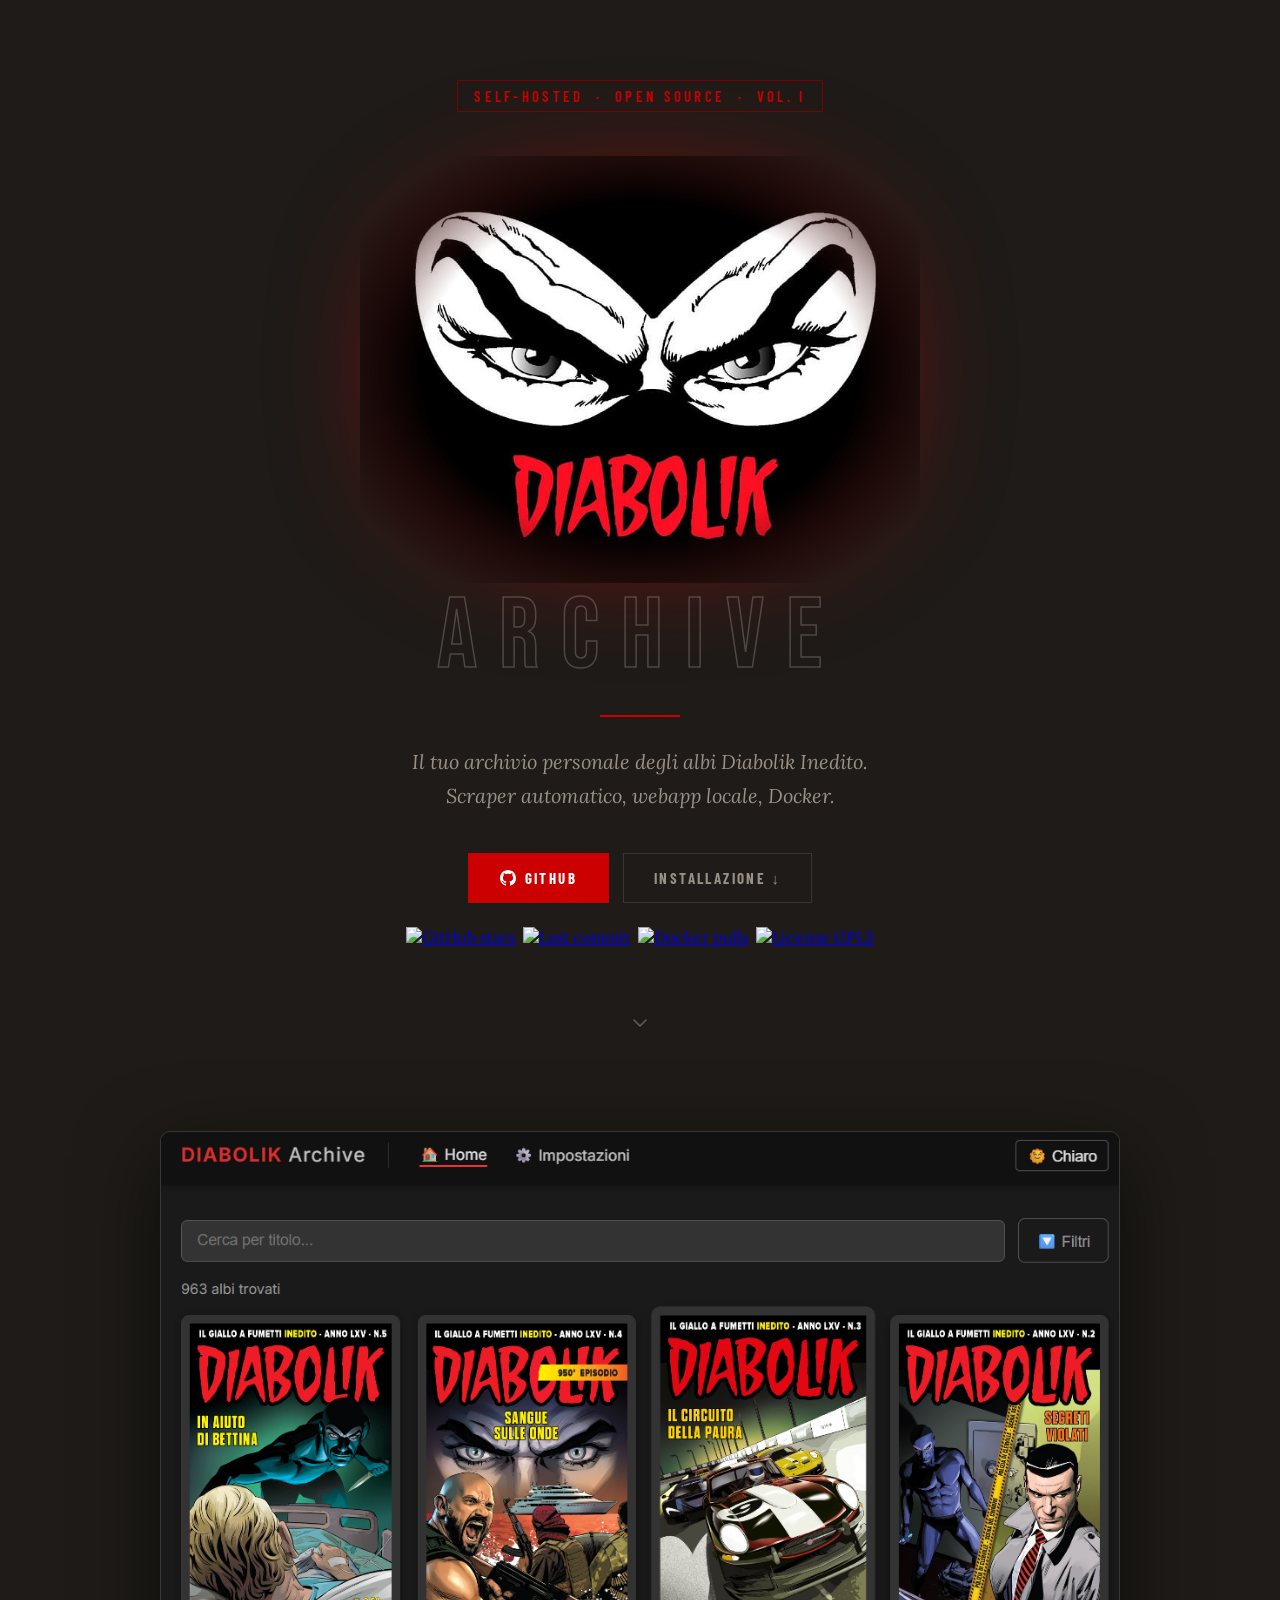
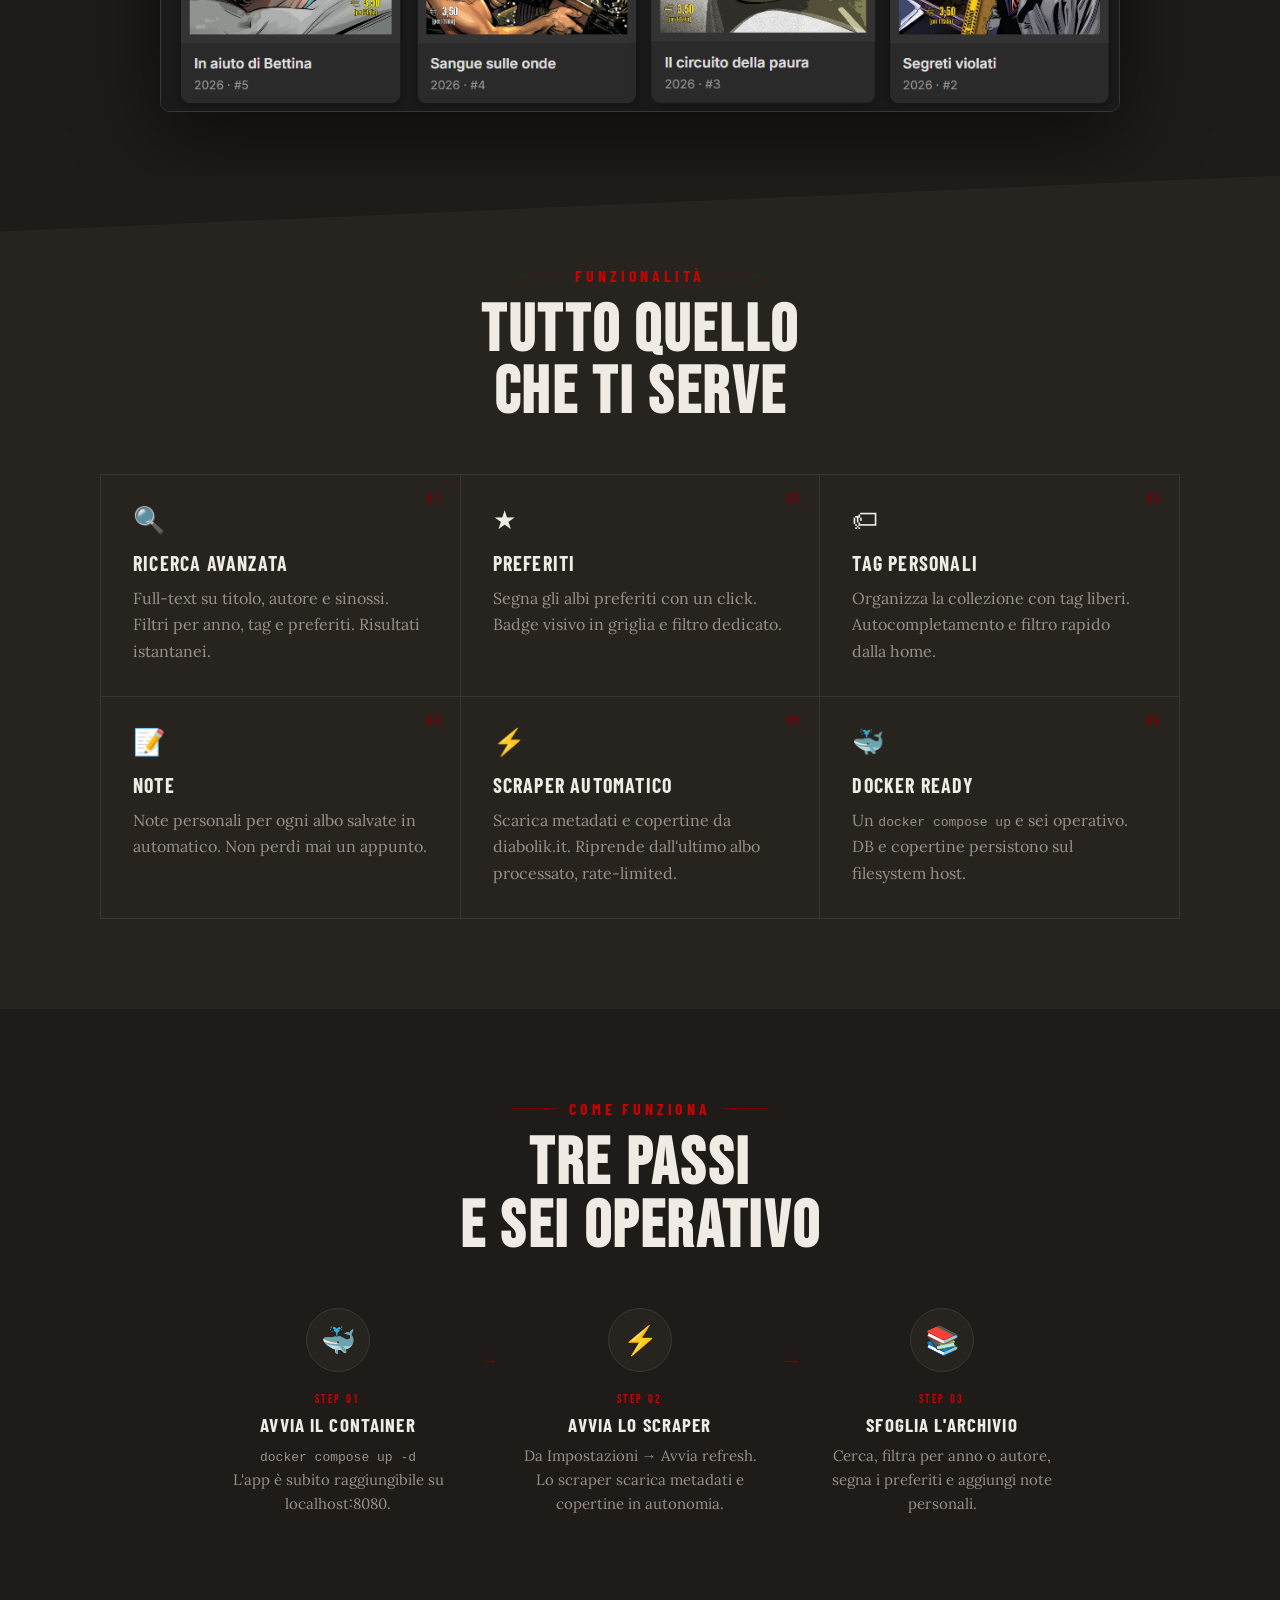
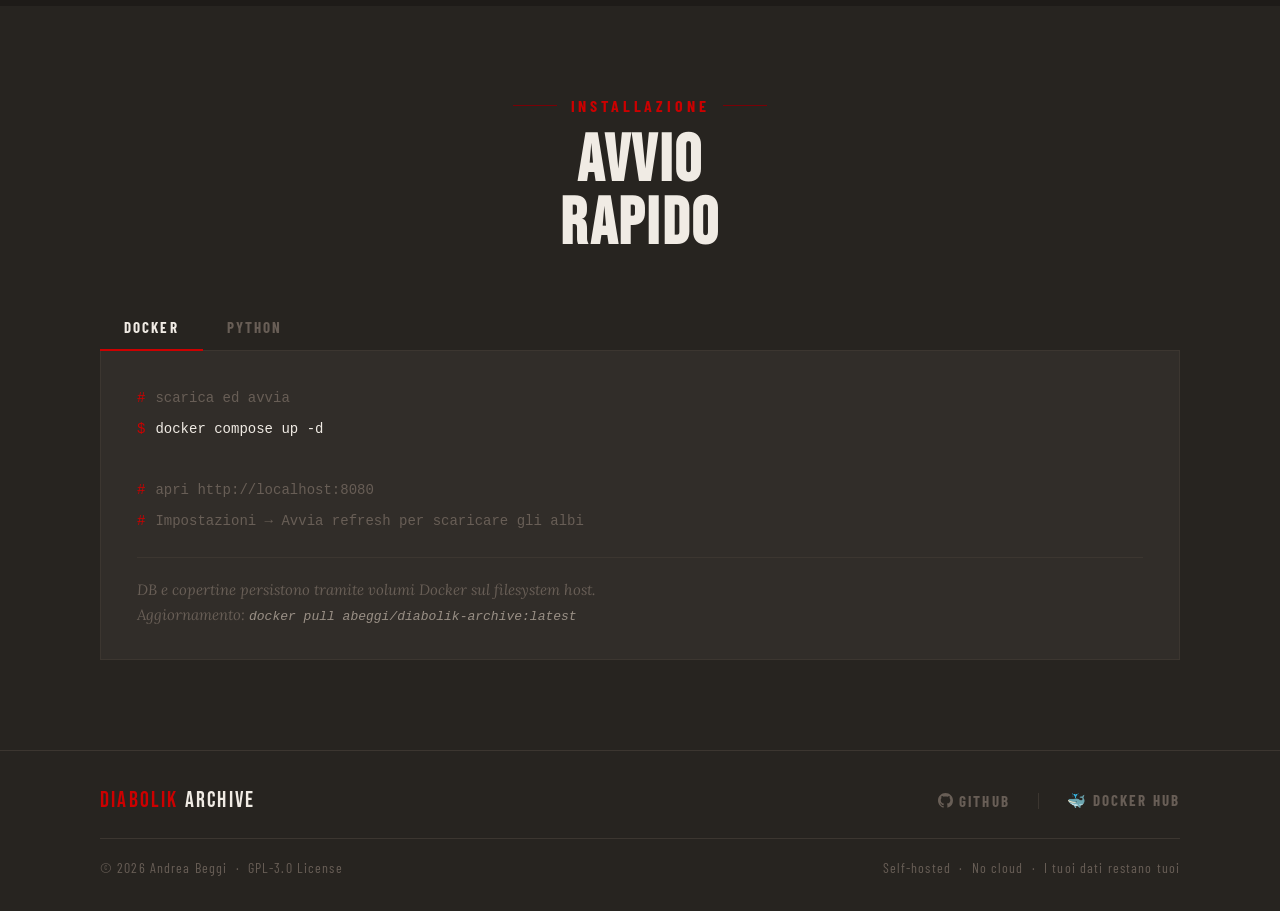
==== commit 08508a3d: "Landing page: fix hero image edge fade with radial mask gradient Co-Authored-By: Claude Sonnet 4.6 <" ====
--- a/docs/index.html
+++ b/docs/index.html
@@ -102,8 +102,8 @@
             display: block;
             width: min(560px, 90vw);
             margin: 0 auto;
-            -webkit-mask-image: radial-gradient(ellipse 85% 75% at 50% 50%, black 50%, transparent 95%);
-            mask-image: radial-gradient(ellipse 85% 75% at 50% 50%, black 50%, transparent 95%);
+            -webkit-mask-image: radial-gradient(ellipse at center, black 55%, transparent 85%);
+            mask-image: radial-gradient(ellipse at center, black 55%, transparent 85%);
         }
 
         @keyframes fadeUp {
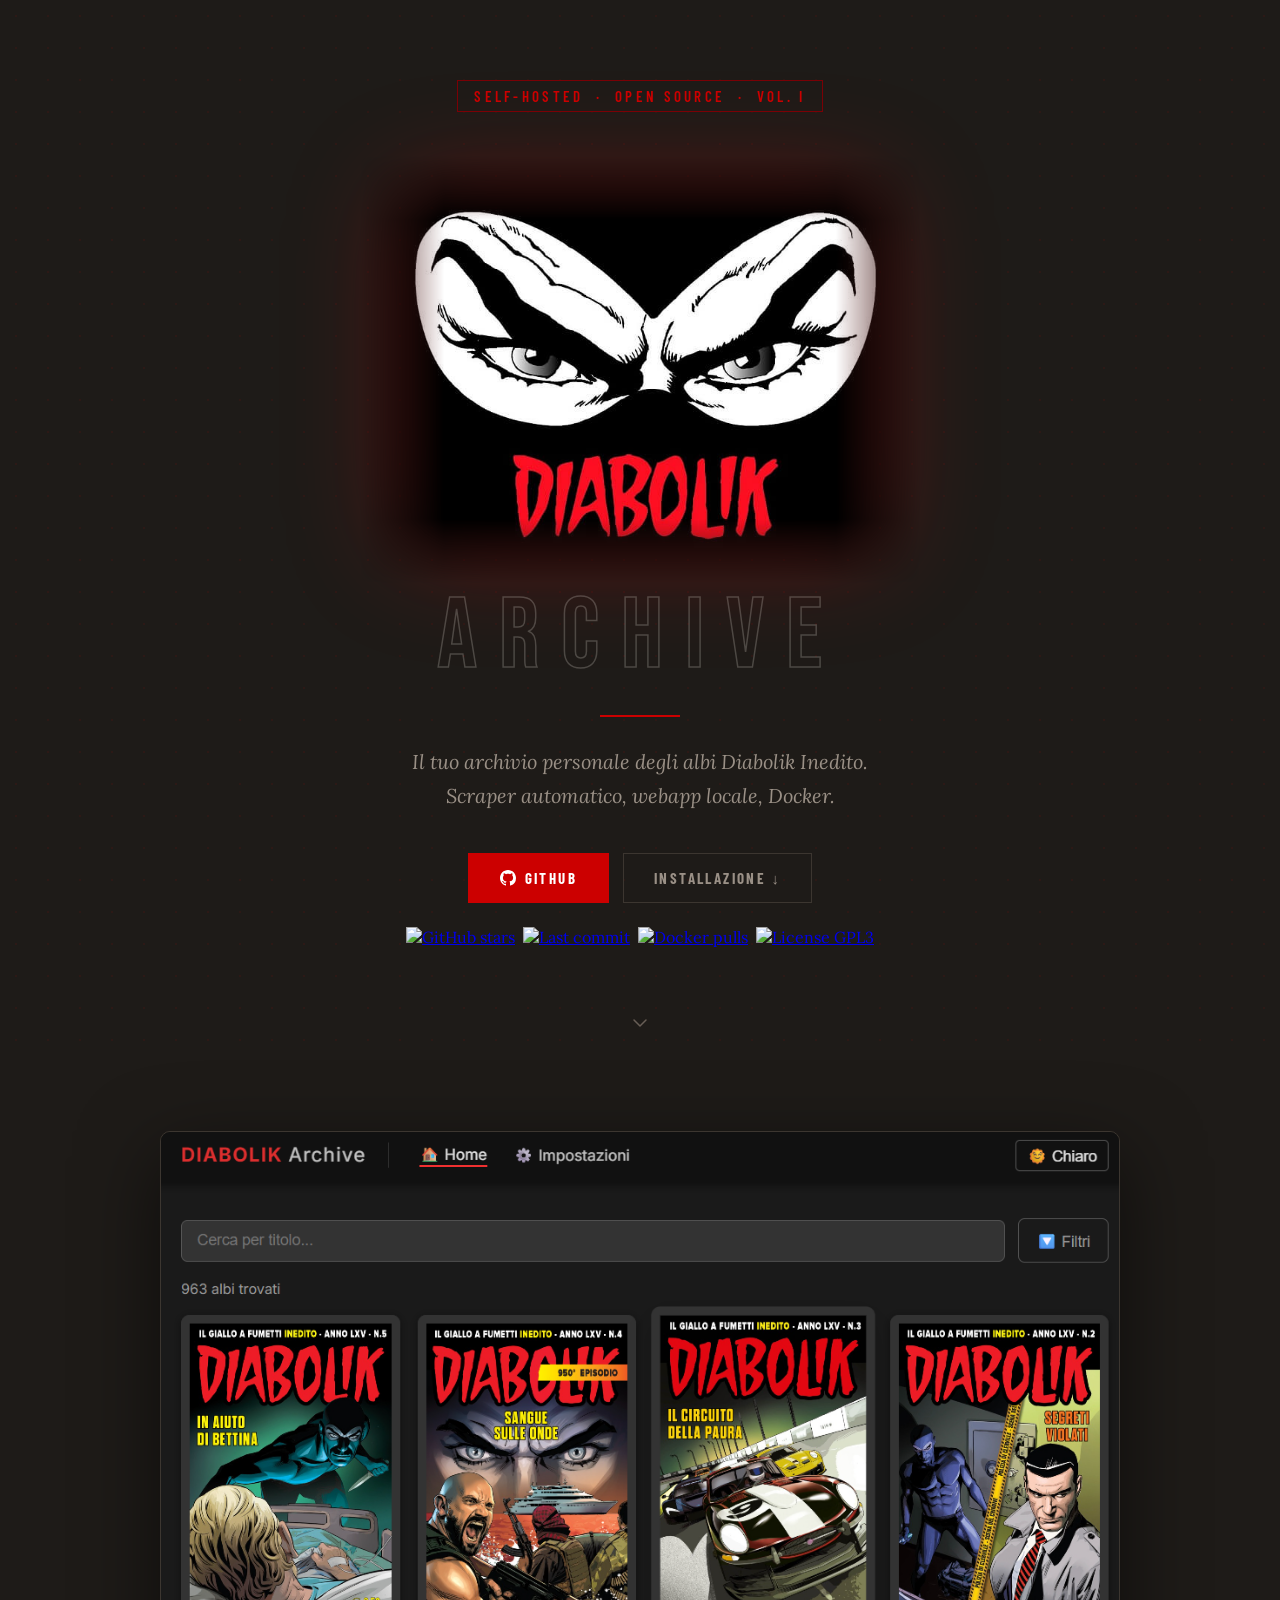
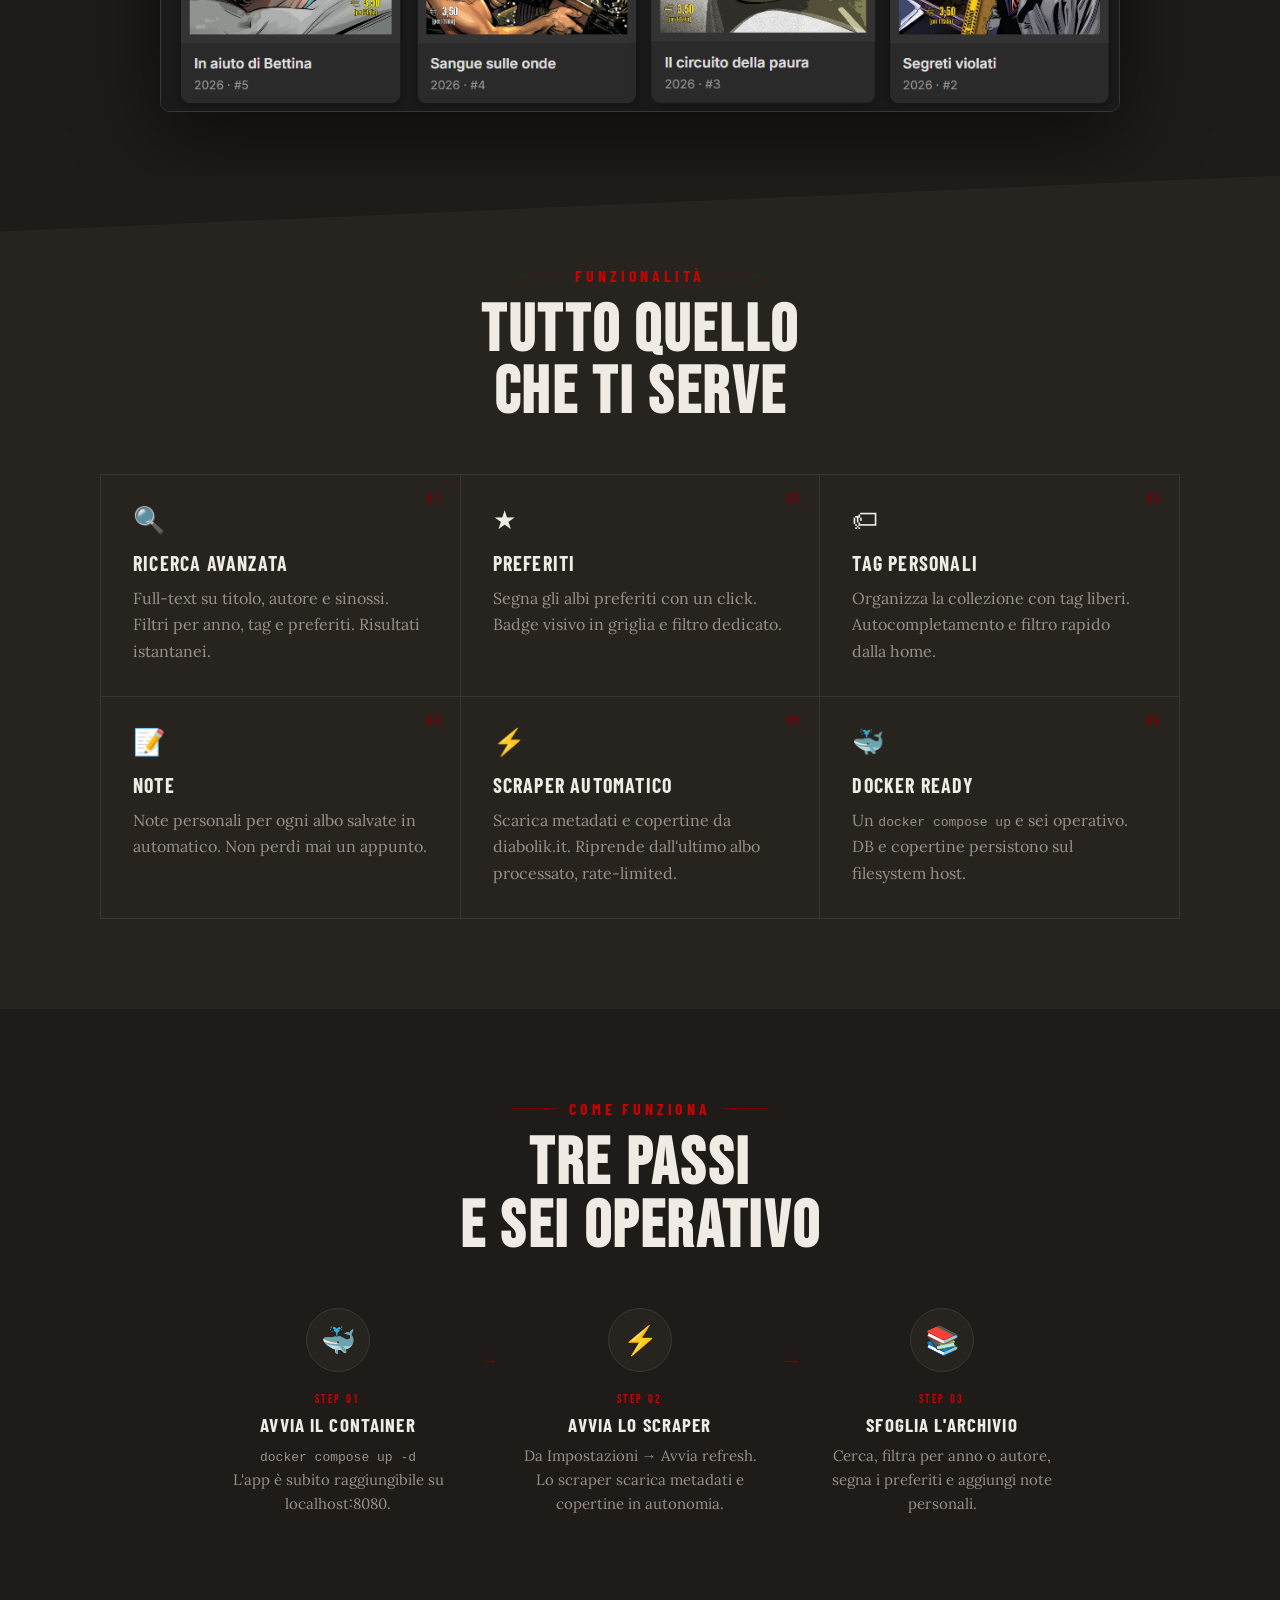
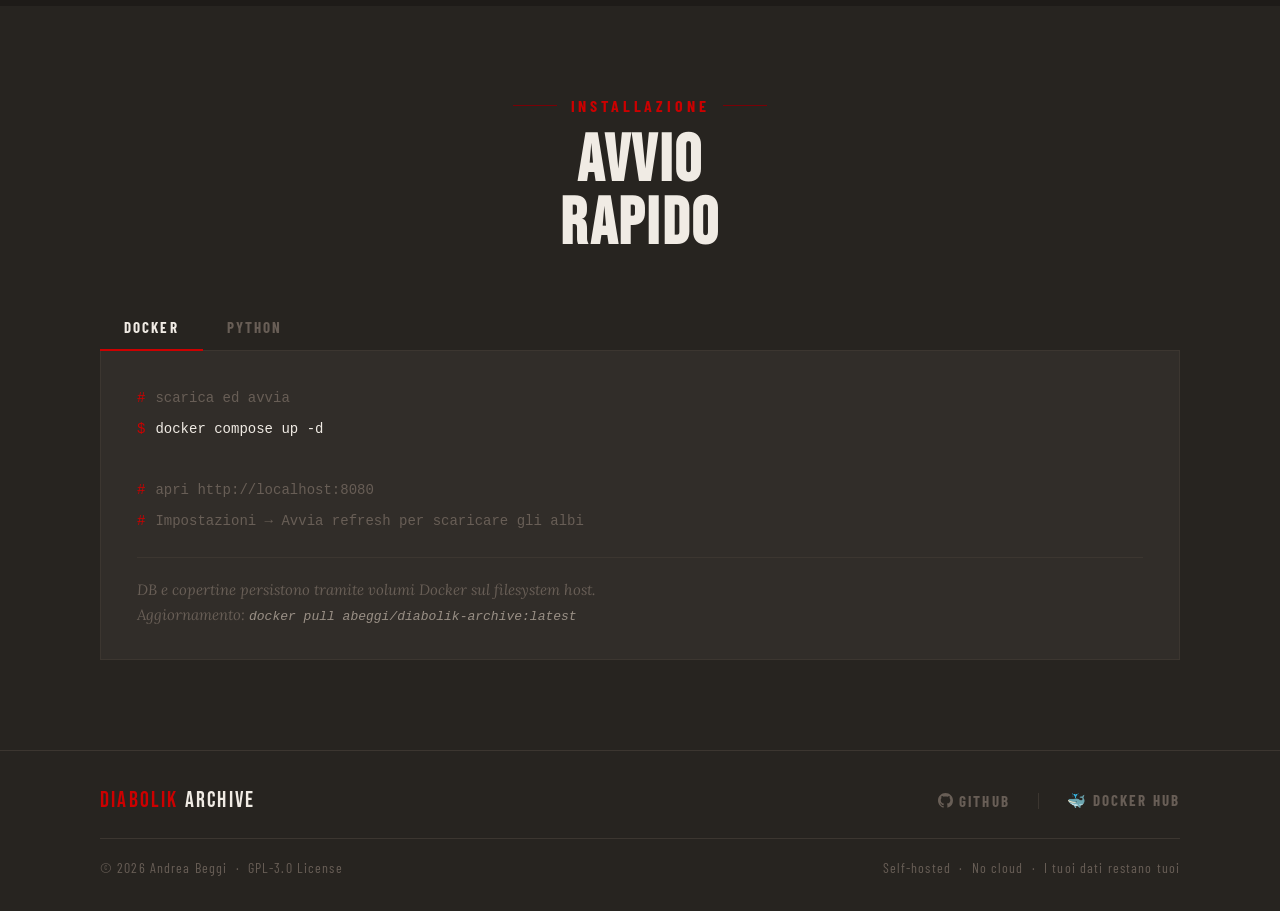
==== commit 6c8fa012: "Landing page: replace ellipse mask with intersected linear gradients on hero image Co-Authored-By: C" ====
--- a/docs/index.html
+++ b/docs/index.html
@@ -102,8 +102,14 @@
             display: block;
             width: min(560px, 90vw);
             margin: 0 auto;
-            -webkit-mask-image: radial-gradient(ellipse at center, black 55%, transparent 85%);
-            mask-image: radial-gradient(ellipse at center, black 55%, transparent 85%);
+            mask-image:
+                linear-gradient(to right,  transparent 0%, black 15%, black 85%, transparent 100%),
+                linear-gradient(to bottom, transparent 0%, black 15%, black 85%, transparent 100%);
+            mask-composite: intersect;
+            -webkit-mask-image:
+                linear-gradient(to right,  transparent 0%, black 15%, black 85%, transparent 100%),
+                linear-gradient(to bottom, transparent 0%, black 15%, black 85%, transparent 100%);
+            -webkit-mask-composite: source-in;
         }
 
         @keyframes fadeUp {
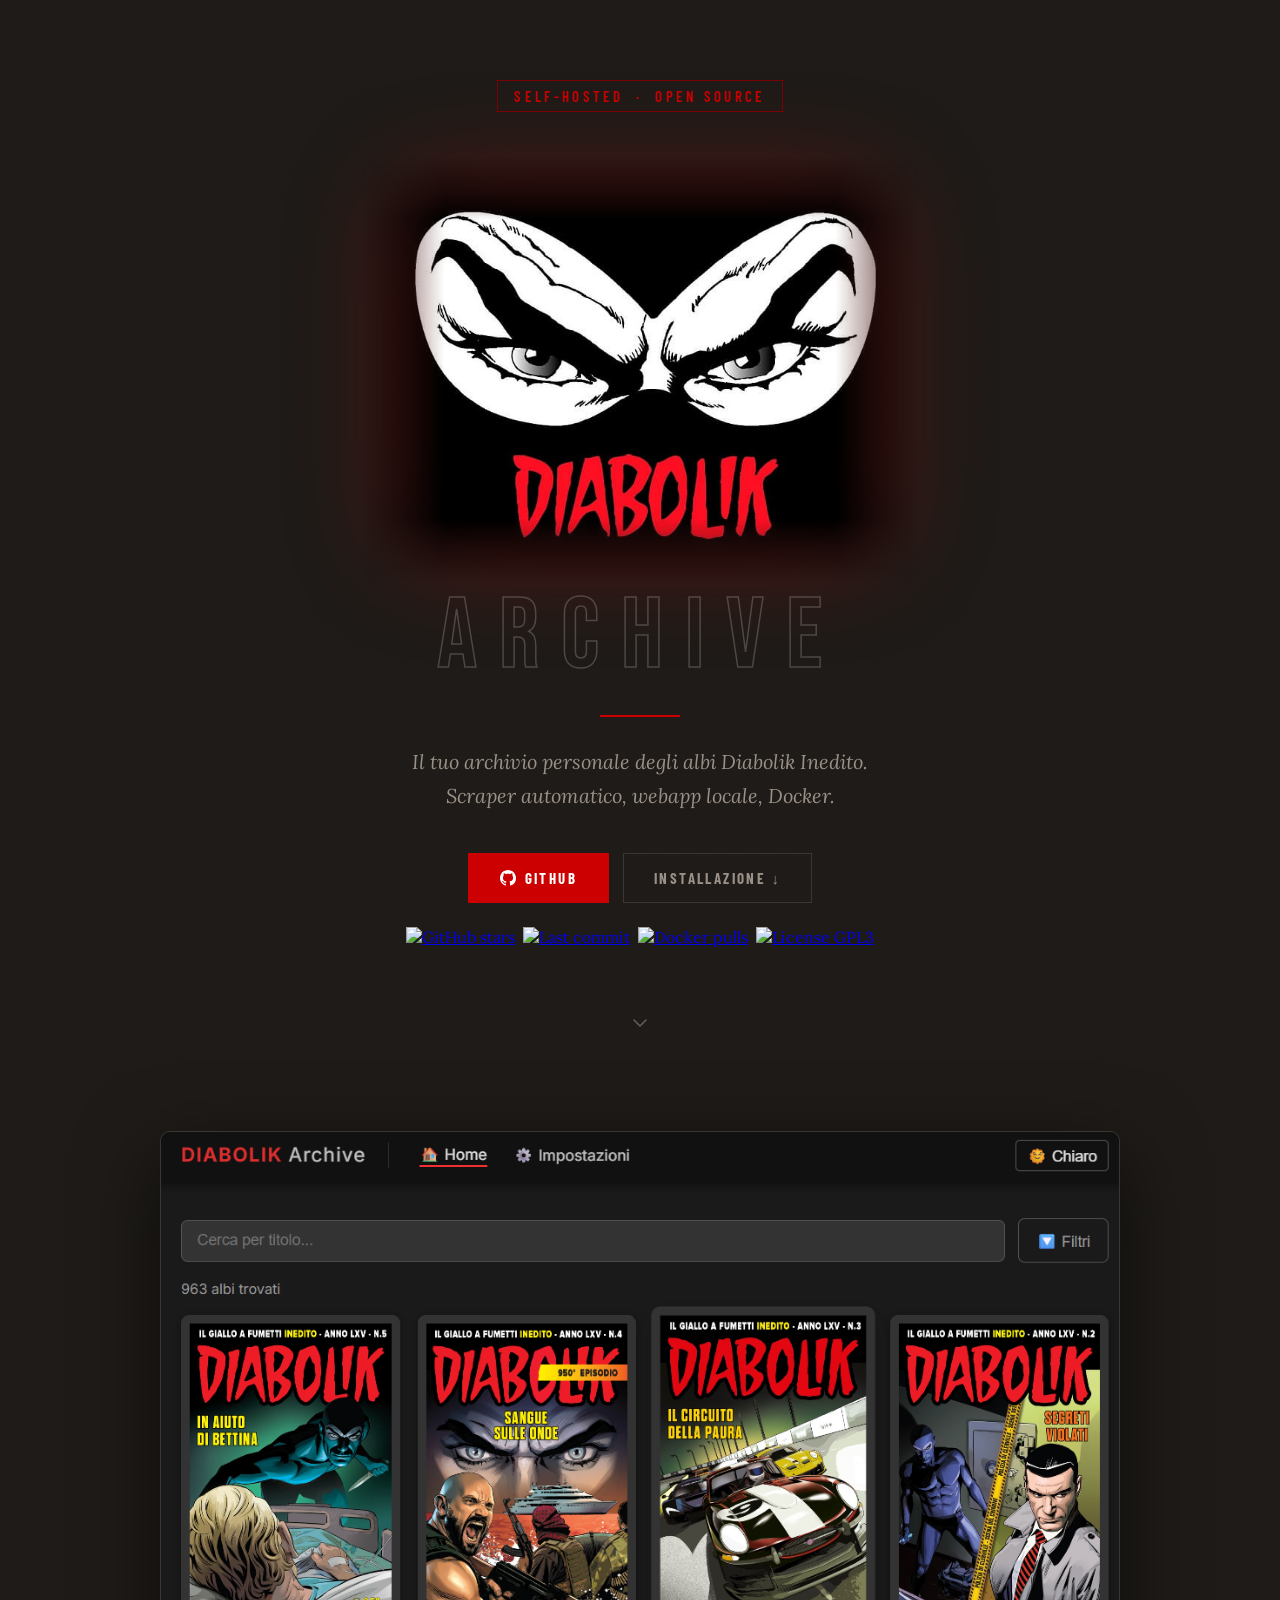
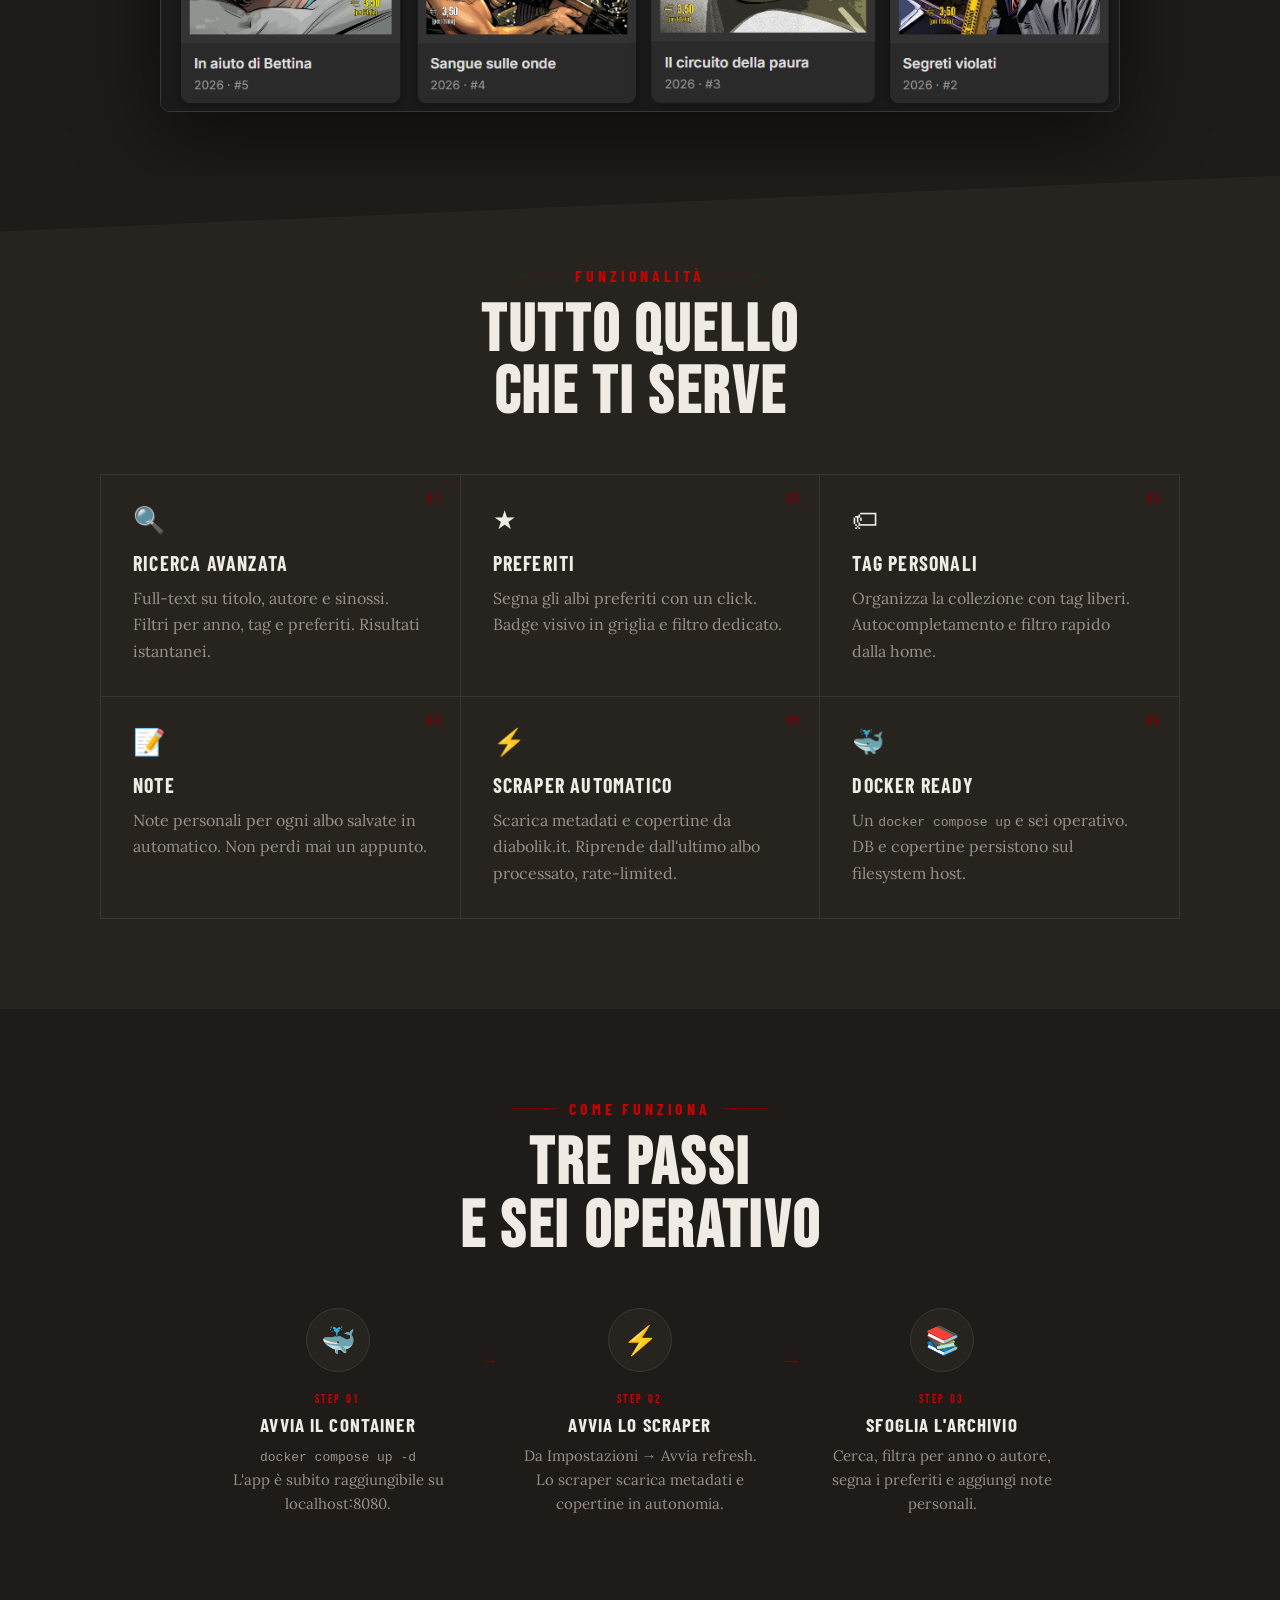
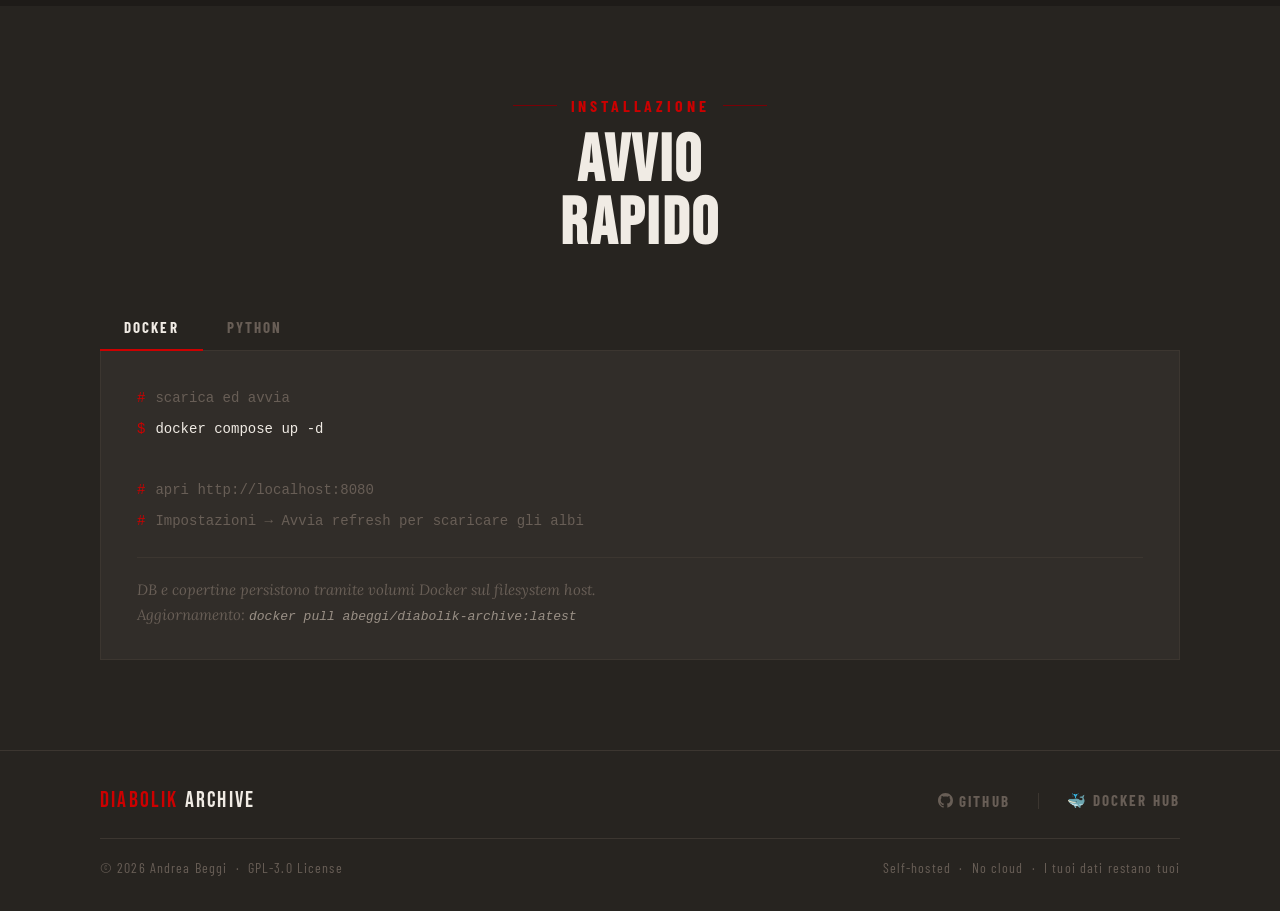
==== commit 45e5893e: "Update index.html" ====
--- a/docs/index.html
+++ b/docs/index.html
@@ -648,7 +648,7 @@
 <!-- HERO -->
 <section class="hero">
     <div class="hero-inner">
-        <span class="hero-eyebrow">Self-hosted &nbsp;·&nbsp; Open Source &nbsp;·&nbsp; Vol. I</span>
+        <span class="hero-eyebrow">Self-hosted &nbsp;·&nbsp; Open Source</span>
 
         <div class="hero-title-wrap">
             <img class="hero-title-img" src="diabolik-title.jpg" alt="Diabolik">
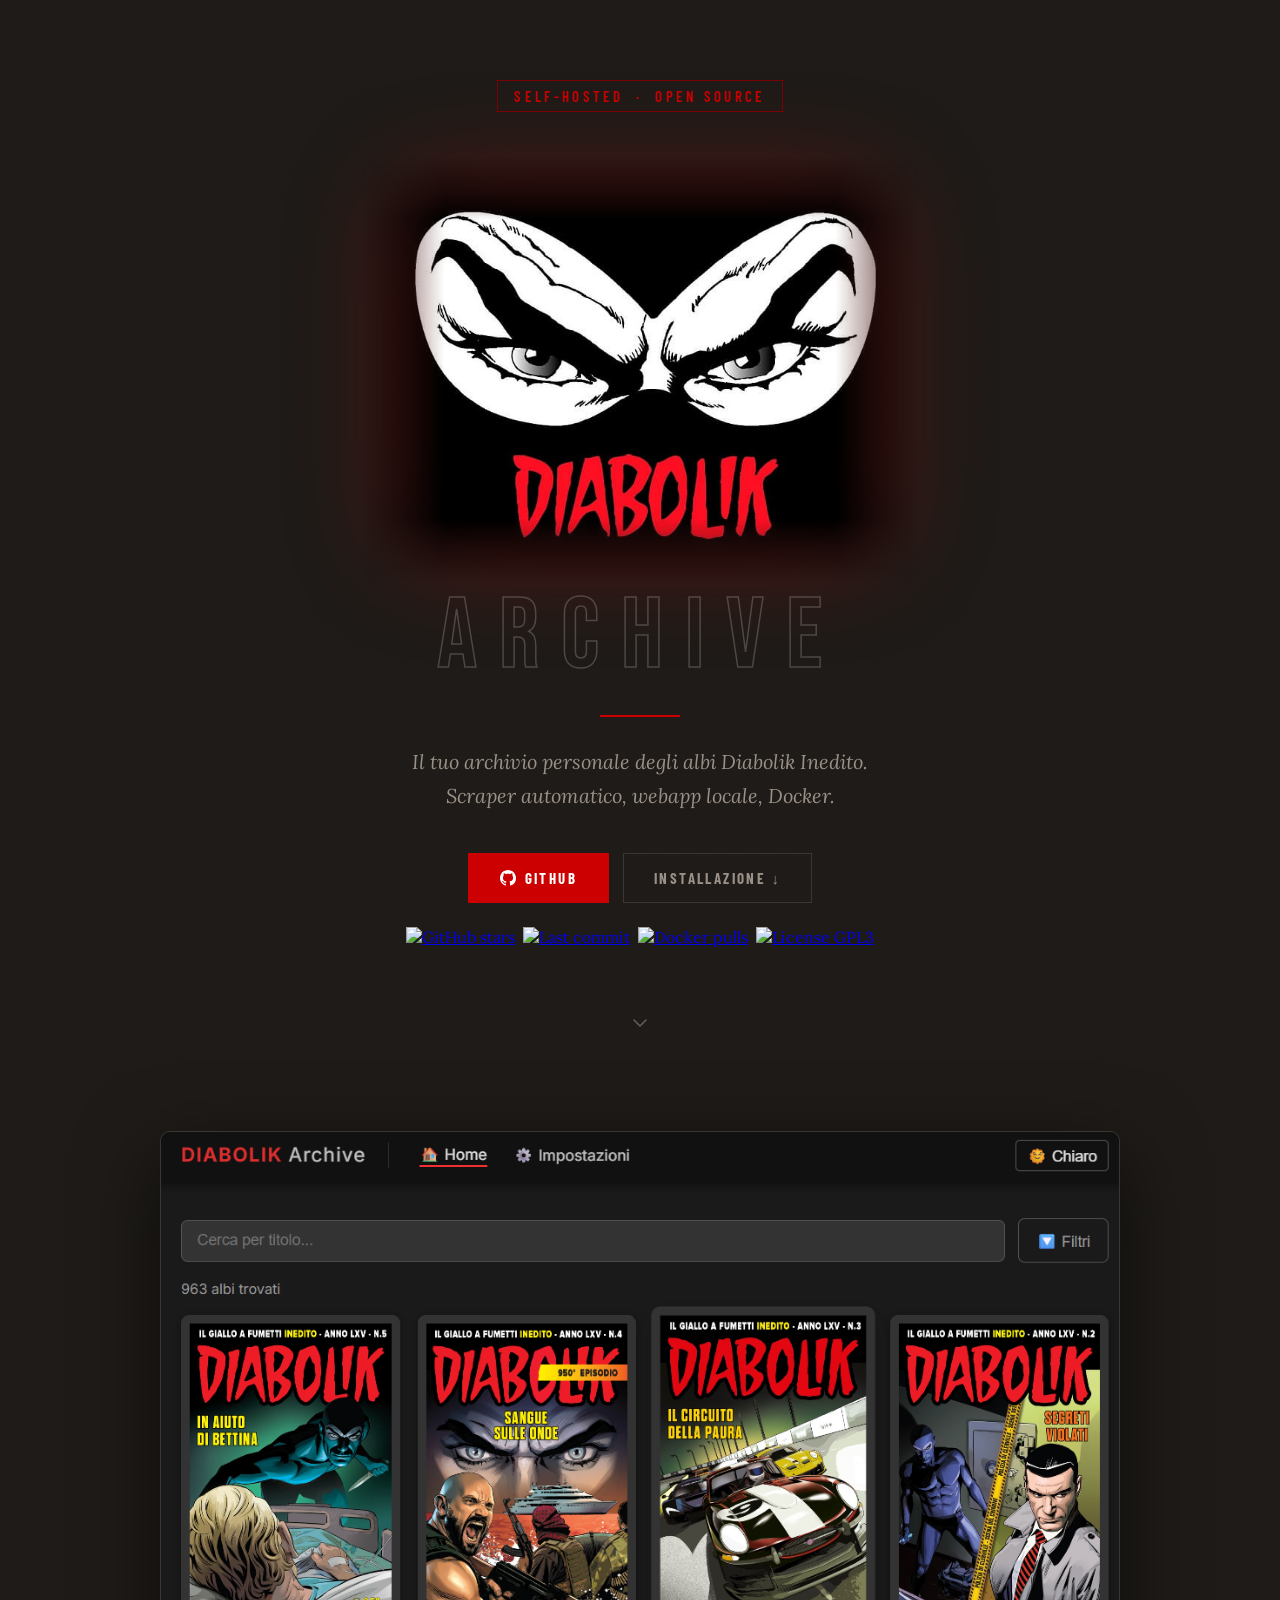
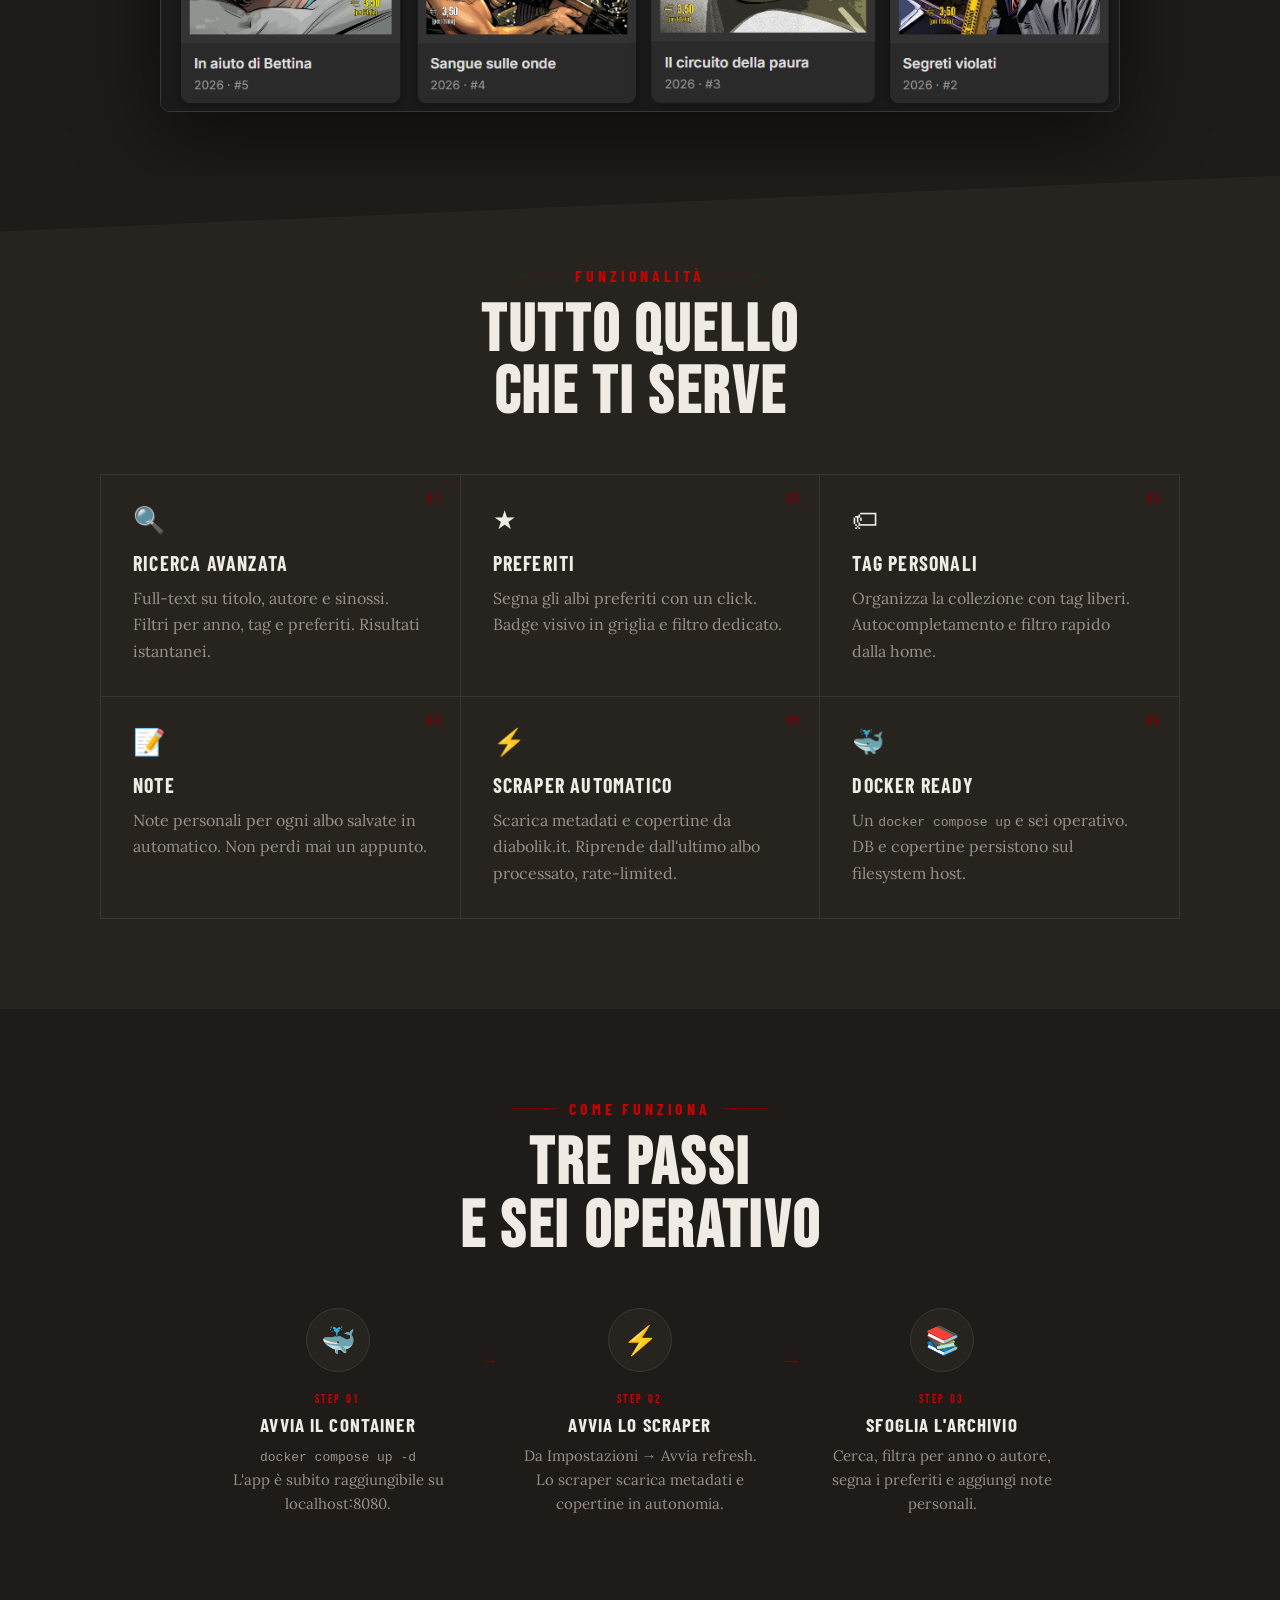
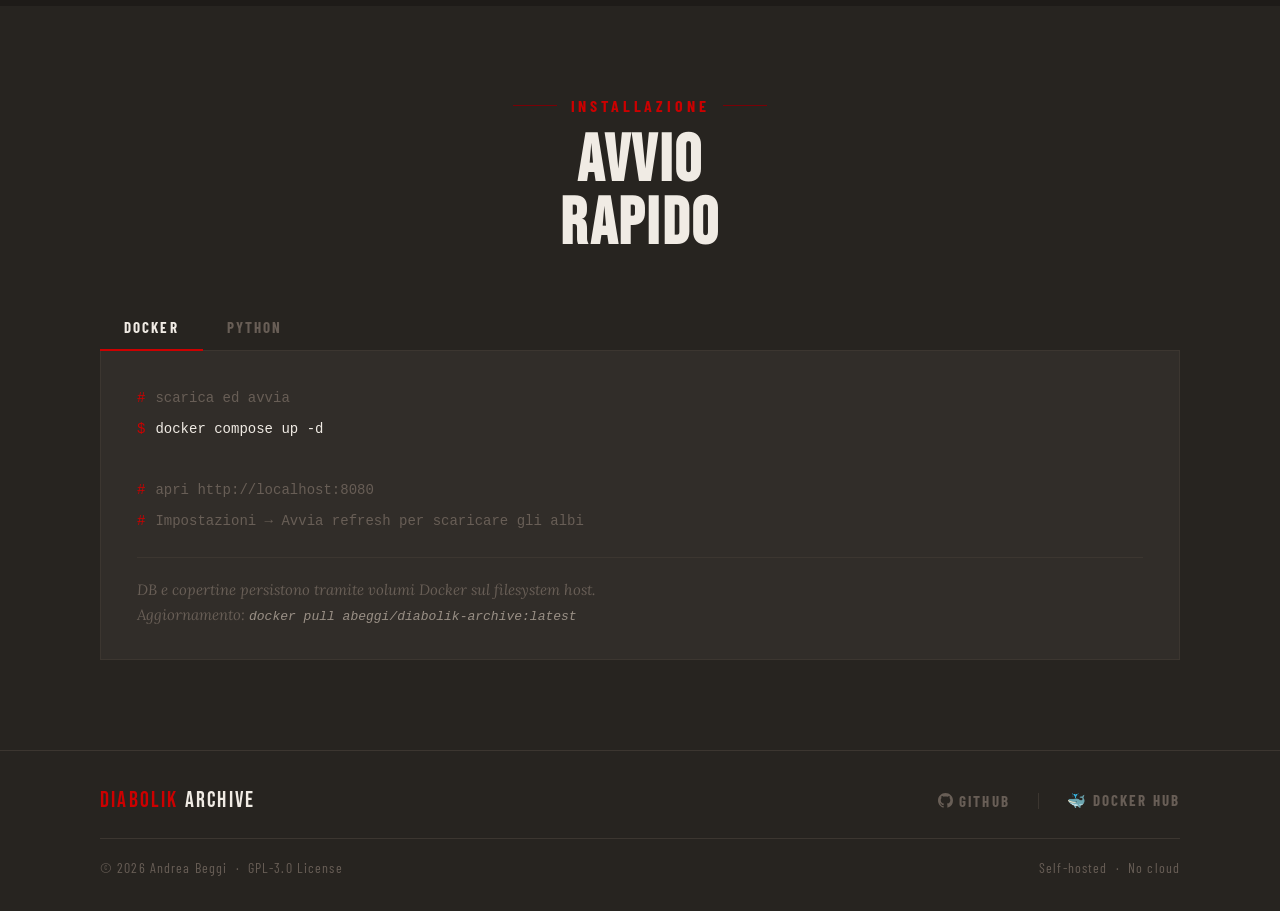
==== commit 2919a9b3: "Update index.html" ====
--- a/docs/index.html
+++ b/docs/index.html
@@ -844,7 +844,7 @@
                 &copy; 2026 Andrea Beggi &nbsp;·&nbsp;
                 <a href="https://github.com/abeggi/diabolik/blob/main/LICENSE" target="_blank" rel="noopener noreferrer">GPL-3.0 License</a>
             </div>
-            <div class="footer-copy">Self-hosted &nbsp;·&nbsp; No cloud &nbsp;·&nbsp; I tuoi dati restano tuoi</div>
+            <div class="footer-copy">Self-hosted &nbsp;·&nbsp; No cloud</div>
         </div>
     </div>
 </footer>
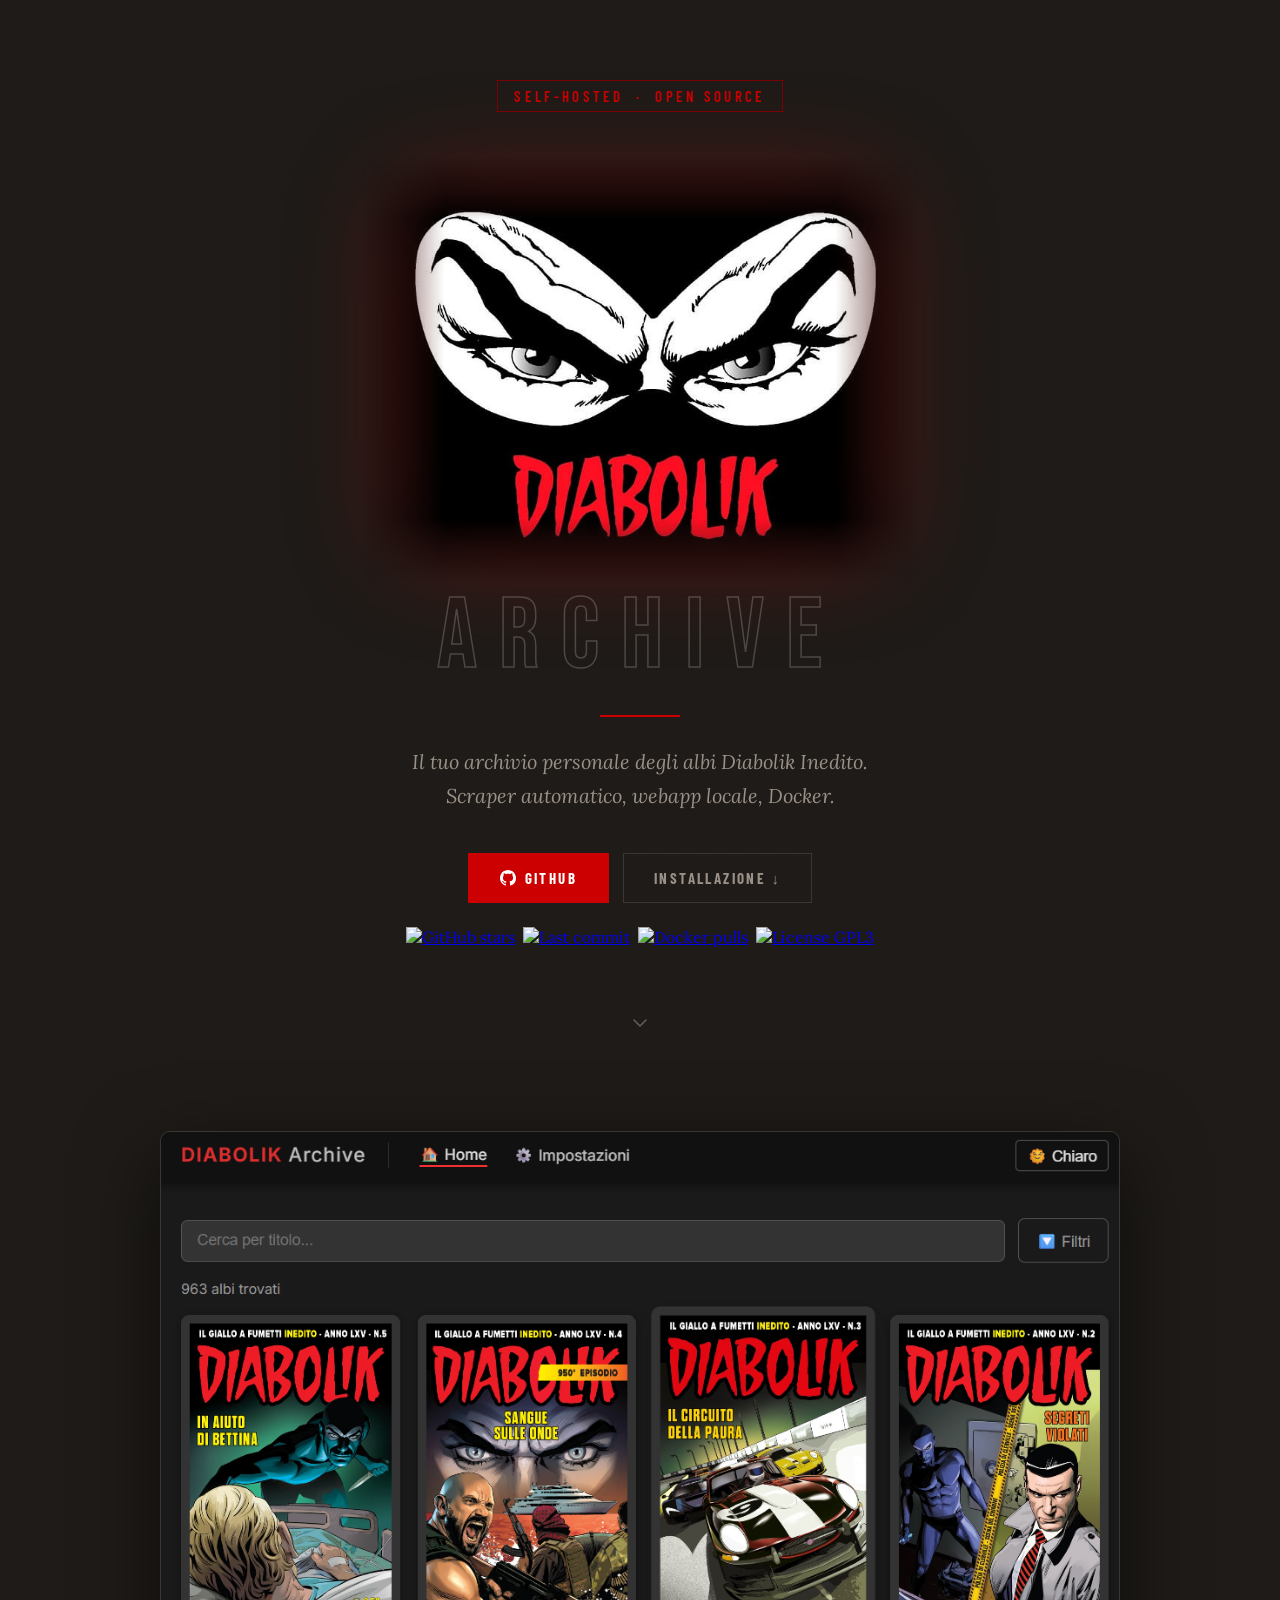
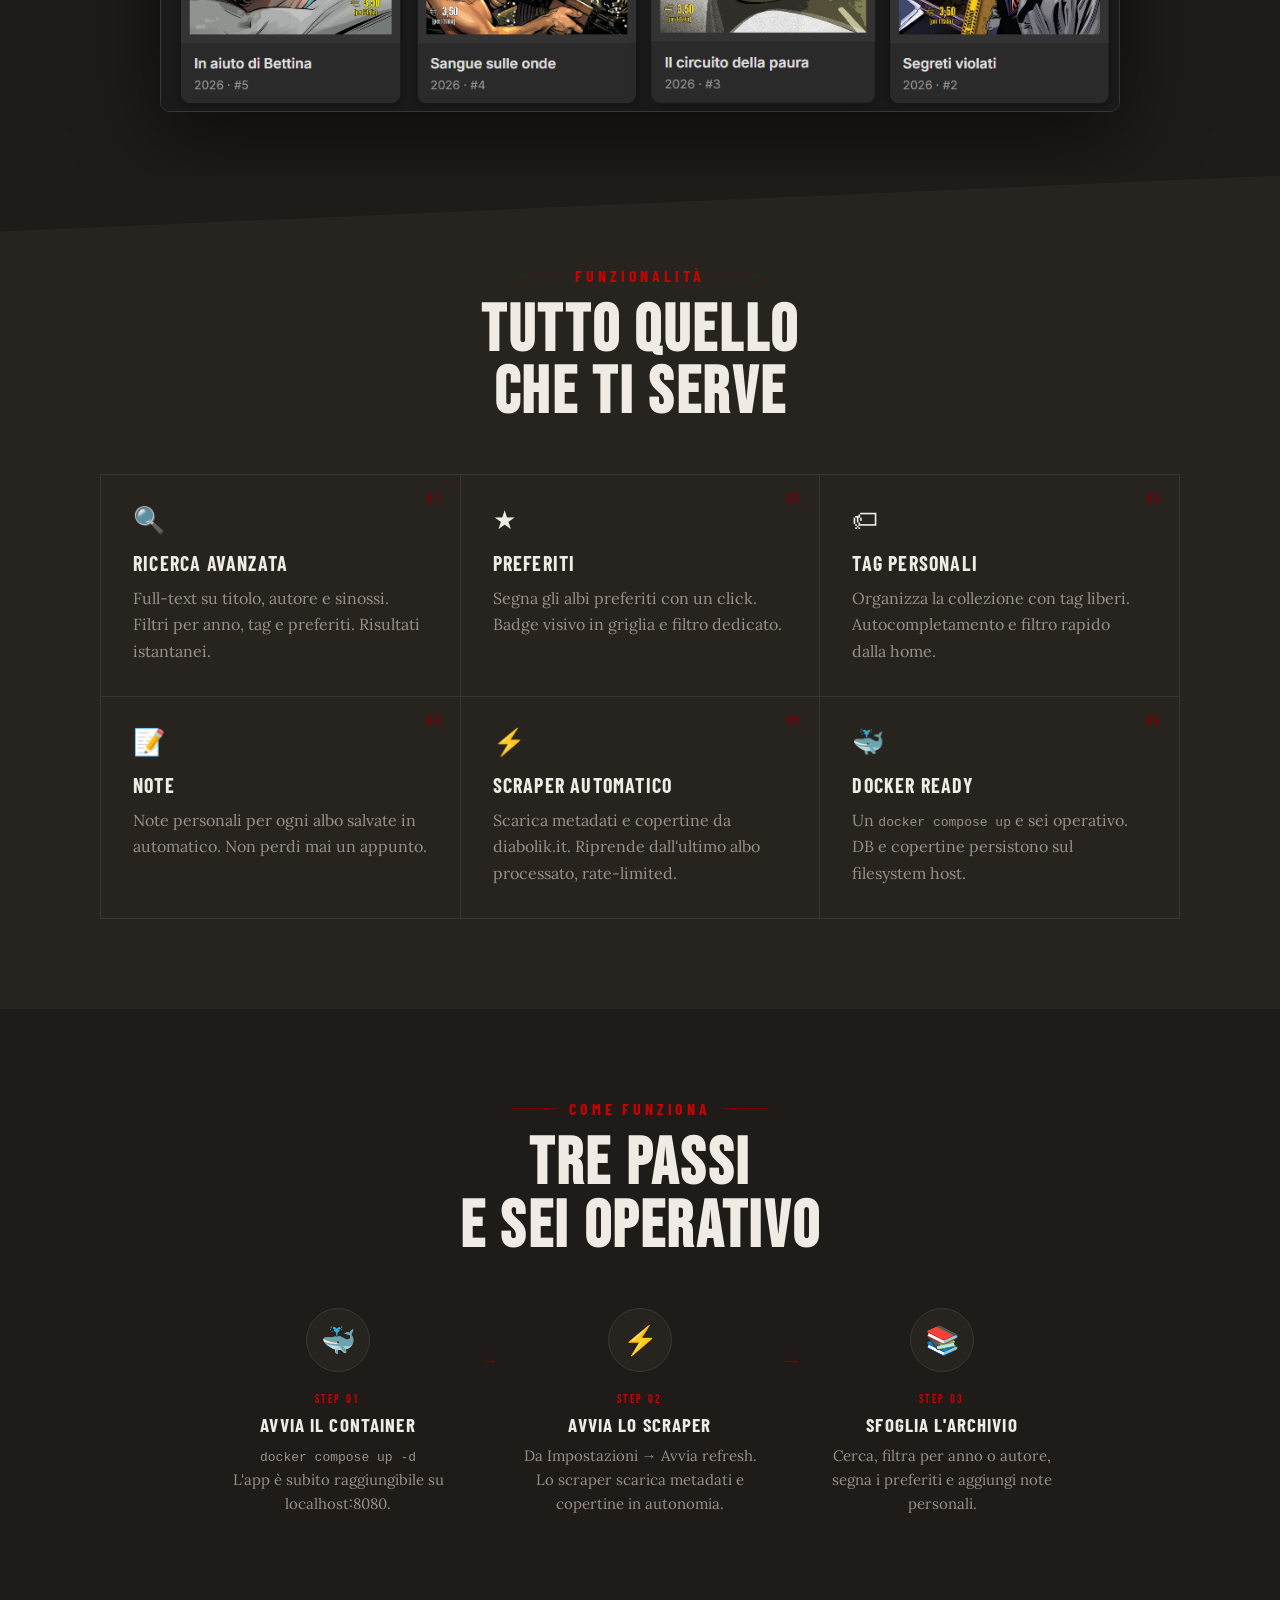
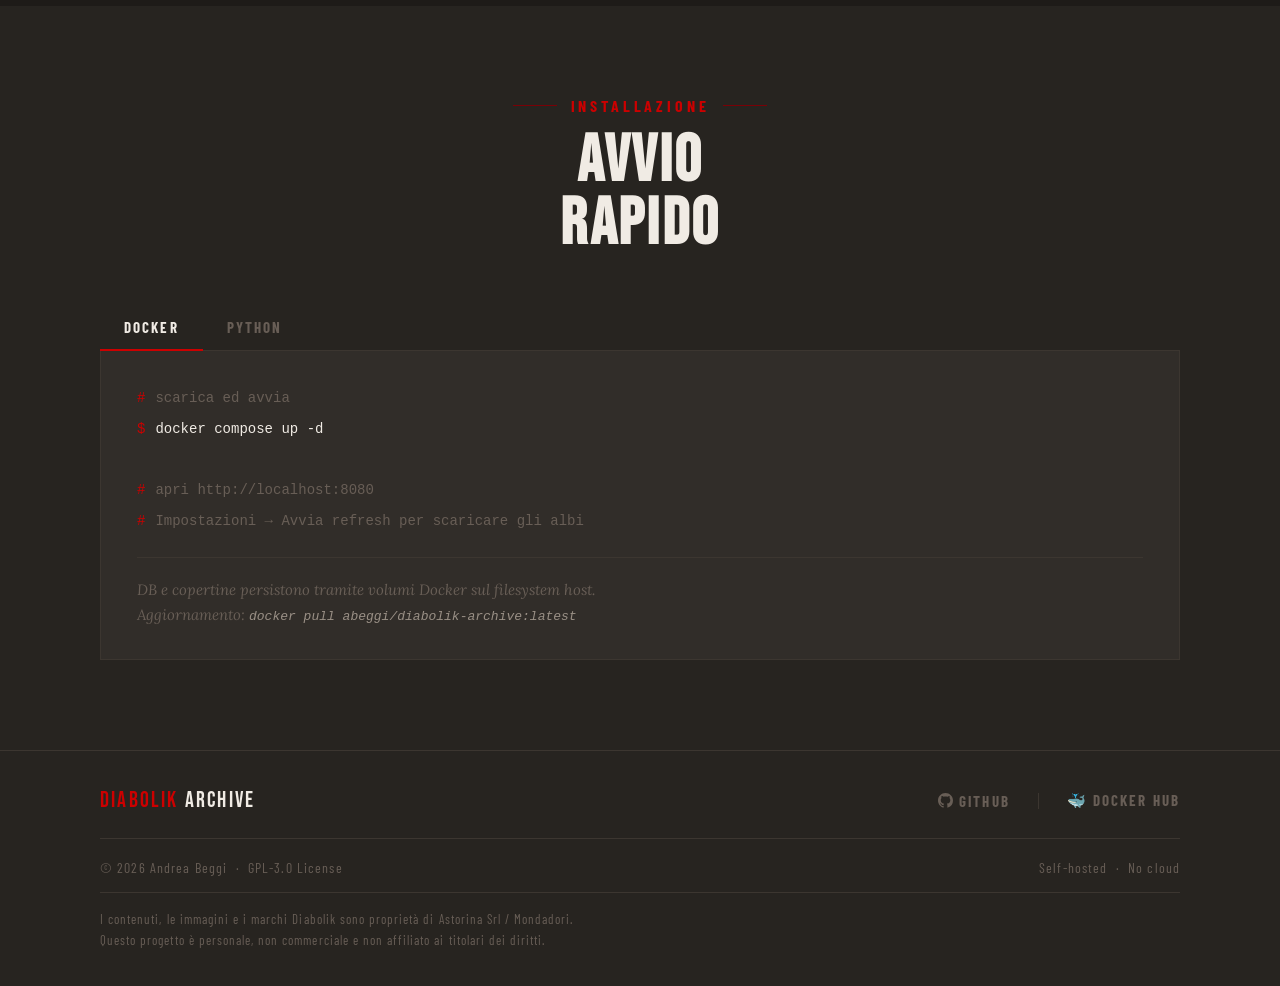
==== commit 52b16211: "Landing page: add copyright disclaimer in footer Co-Authored-By: Claude Sonnet 4.6 <noreply@anthropi" ====
--- a/docs/index.html
+++ b/docs/index.html
@@ -846,6 +846,12 @@
             </div>
             <div class="footer-copy">Self-hosted &nbsp;·&nbsp; No cloud</div>
         </div>
+        <div style="margin-top:16px;padding-top:16px;border-top:1px solid var(--border)">
+            <div class="footer-copy" style="font-size:13px;line-height:1.6">
+                I contenuti, le immagini e i marchi Diabolik sono proprietà di Astorina Srl / Mondadori.<br>
+                Questo progetto è personale, non commerciale e non affiliato ai titolari dei diritti.
+            </div>
+        </div>
     </div>
 </footer>
 
